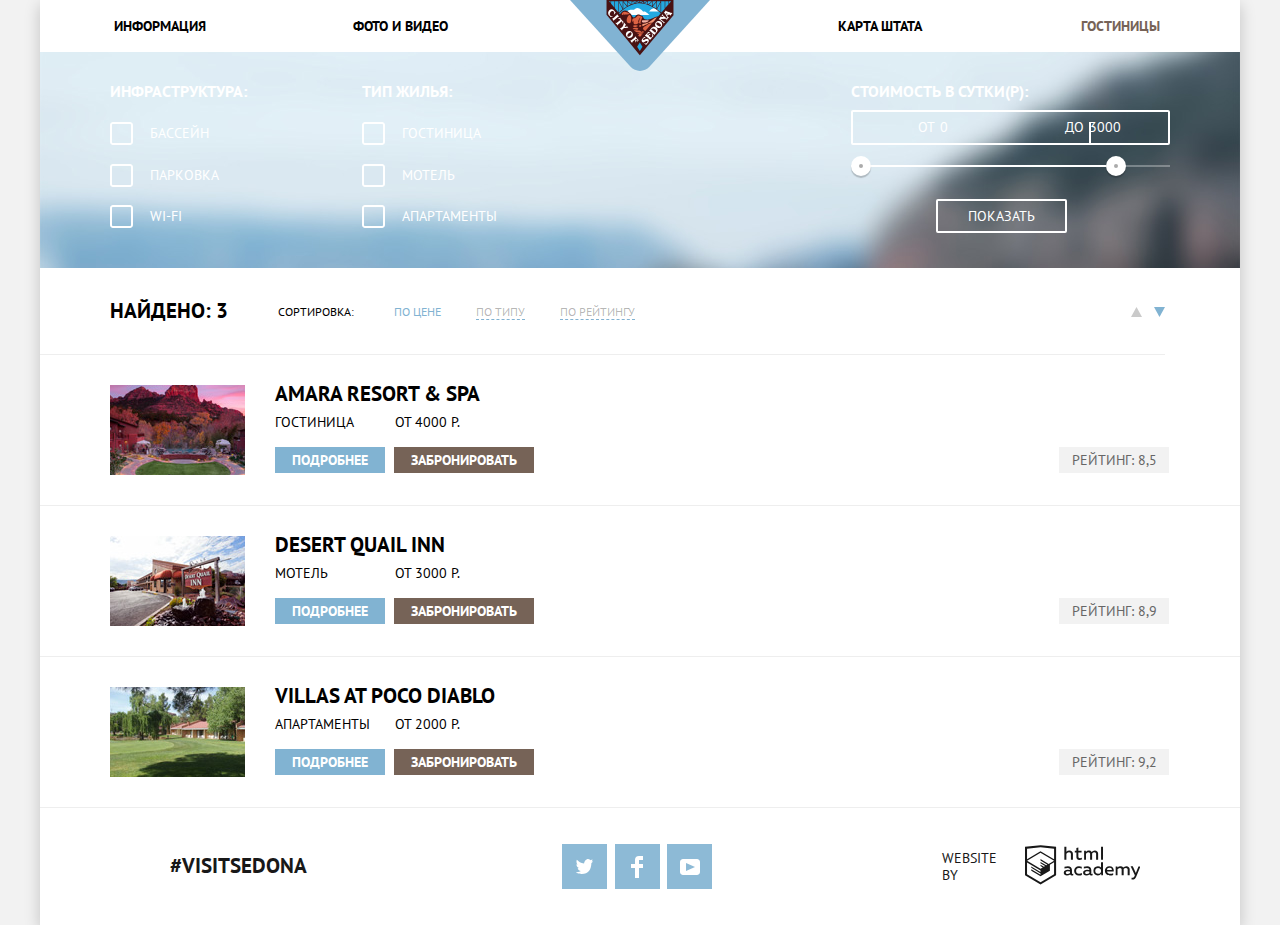
==== hotels.html @ 919f4292 "Изменения перед защитой" ====
<!DOCTYPE html>
<html lang="ru">
  <head>
    <meta charset="utf-8">
    <title>HTML Academy: Седона</title>
    <link rel="stylesheet" href="css/normalize.css">
    <link rel="stylesheet" href="css/style.css">
  </head>
  <body>
<div class="main-content-hotels">

    <header class="main-header">
      <nav class="main-navigation">
  <a href="index.html" class="main-header-logo"><img src="img/logo.svg" alt="Логотип"></a>
        <ul class="site-navigation">
              <li><a href="#">Информация</a></li>
              <li><a href="#">Фото и видео</a></li>
              <li><a href="#">Карта штата</a></li>
              <li><a class="active" href="hotels.html">Гостиницы</a></li>
        </ul>
      </nav>
    </header>

<main>
	<h1 class="visually-hidden">Поиск отелей</h1>

<section class="filter">
  <h2 class="visually-hidden">Фильтр отелей</h2>
  <form class="information-of-hotel" action="https://echo.htmlacademy.ru" method="get">
    <div class="infrastructure-and-type">
    <fieldset class="infrastructure">
    <legend>Инфраструктура:</legend>
    <ul>
      <li><input class="visually-hidden filter-input-checkbox" id="pool" type="checkbox" name="pool"><label for="pool">Бассейн</label></li>
      <li><input class="visually-hidden filter-input-checkbox" id="parking" type="checkbox" name="parking"><label for="parking">Парковка</label></li>
      <li><input class="visually-hidden filter-input-checkbox" id="wi-fi" type="checkbox" name="wi-fi"><label for="wi-fi">Wi-Fi</label></li>
    </ul>
  </fieldset>
  <fieldset class="type-of-hotels">
    <legend>Тип жилья:</legend>
    <ul>
    <li><input class="visually-hidden filter-input-checkbox" id="hotel" type="checkbox" name="hotel"><label for="hotel">Гостиница</label></li>
      <li><input class="visually-hidden filter-input-checkbox" id="motel" type="checkbox" name="motel"><label for="motel">Мотель</label></li>
      <li><input class="visually-hidden filter-input-checkbox" id="apartments" type="checkbox" name="apartments"><label for="apartments">Апартаменты</label></li>
    </ul>
  </fieldset>
</div>
  <div class="value-and-button">
    <fieldset class="value-of-hotel">
    <legend>Стоимость в сутки(Р):</legend>
    <div class="price-controls">
    <label class="min-price">от <input type="text" name="min-value" placeholder="0"></label>
    <label class="max-price">до <input type="text" name="max-value" placeholder="3000"></label>
  </div>

  <div class="range-controls">
      <div class="scale">
        <div class="bar"></div>
      </div>
      <div class="range-toggle range-toggle-min"></div>
      <div class="range-toggle range-toggle-max"></div>
    </div>
  </fieldset>
  <button class="btn-transparent" type="submit">Показать</button>
</div>
</form>
</section>


<section class="hotels">
<h2 class="visually-hidden">Список отелей</h2>
<div class="hotels-found">
  <div class="information-of-sort">
<p class="found-number"><b>Найдено: 3</b></p>
<p class="sort">Сортировка:
<ul class="list-sort">
  <li><a href="#" class="active">по цене</a> </li>
  <li><a href="#">по типу</a> </li>
  <li><a href="#">по рейтингу</a></li>
</ul>
<p>
</div>
  <div class="sort-up-down">
    <a href="#">
      <svg height="10" viewBox="0 0 11 10" width="11" xmlns="http://www.w3.org/2000/svg"><path d="m5.5 0-5.5 10h11z" fill="#231f20"/></svg>
   </a>
   <a href="#" class="active">
    <svg xmlns="http://www.w3.org/2000/svg" width="11" height="10" viewBox="0 0 11 10">
        <path fill="#231F20" d="M5.5 10L0 0h11"/>
    </svg>
  </a>
  </div>
</div>

<ul class="list-hotels">
  <li><img src="img/hotel-picture1.jpg" alt="Фото гостиницы Amara Resort & Spa">

  <div class="some-information-hotel">
     <a href="#"><h3>Amara Resort & Spa</h3></a>
    <div class="type-and-price">
      <span class="type">Гостиница</span>
      <span class="price">От 4000 Р.</span>
    </div>
  <div class="buttons-for-hotel">
    <div> <a href="#" class="button more-information">подробнее</a>
    <a href="#" class="button booking">забронировать</a>
  </div>
      <div>
        <span class="img-rating"></span>
      <span class="rating">рейтинг: 8,5</span>
      </div>
    </div>
  </div>

</li>

  <li>
    <img src="img/hotel-picture2.jpg" alt="Фото мотеля Desert Quail Inn">

  <div class="some-information-hotel">
    <a href="#"><h3>Desert Quail Inn</h3></a>
    <div class="type-and-price">
      <span class="type">Мотель</span>
      <span class="price">От 3000 Р.</span>
    </div>
  <div class="buttons-for-hotel">
    <div> <a href="#" class="button more-information">подробнее</a>
    <a href="#" class="button booking">забронировать</a>
  </div>
      <div>
        <span class="img-rating"></span>
      <span class="rating">рейтинг: 8,9</span>
      </div>
    </div>
  </div>

</li>

  <li>
    <img src="img/hotel-picture3.jpg" alt="Фото апартаментов Villas at Poco Diablo">
    <div class="some-information-hotel">
      <a href="#"><h3>Villas at Poco Diablo</h3></a>
      <div class="type-and-price">
        <span class="type">Апартаменты</span>
        <span class="price">От 2000 Р.</span>
      </div>
    <div class="buttons-for-hotel">
      <div> <a href="#" class="button more-information">подробнее</a>
      <a href="#" class="button booking">забронировать</a>
    </div>
        <div>
          <span class="img-rating"></span>
        <span class="rating">рейтинг: 9,2</span>
        </div>
      </div>
    </div>
  </li>

</ul>
</section>

</main>

<footer class="main-footer">
  <p class="visit-sedona"><b>#VISITSEDONA</b></p>
  <div class="social-networks">
  <ul class="list-social-networks">
    <li>
      <a href=""><svg xmlns="http://www.w3.org/2000/svg" xmlns:xlink="http://www.w3.org/1999/xlink" width="17" height="15" viewBox="0 0 17 15">
        <path fill="#FFF" d="M10.95.144c1.685-.496 2.984.27 3.577 1.179.673-.231 1.331-.481 2.011-.708a2.345 2.345 0 0 1-.857 1.768c.685.17 1.304-.491 1.304-.491-.169 1-1.006 1.788-1.563 2.024-.231 6.75-3.175 11.217-10.077 11.082h-.446c-.41 0-4.164-.46-4.898-1.887 2.271.196 3.893-.422 4.693-1.177-.96-.3-2.679-.477-2.979-2.95.349.106.564.228 1.19.119C1.705 8.247.374 7.53.448 5.33c.285.328 1.067.536 1.34.472C1.085 5.561-.182 2.442.894.85c1.818 1.854 3.735 3.606 7.152 3.773C8.254 2.33 9.183.793 10.95.144z"/>
    </svg>
  </a>
  </li>
  <li>
    <a href="">
    <svg xmlns="http://www.w3.org/2000/svg" width="12" height="22" viewBox="0 0 12 22">
        <path fill="#FFF" d="M12 4V0H8a4 4 0 0 0-4 4v4H0v4h4v10h4V12h4V8H8V4h4z"/>
    </svg>
    </a>
  </li>
  <li>
    <a href="">
    <svg xmlns="http://www.w3.org/2000/svg" xmlns:xlink="http://www.w3.org/1999/xlink" width="20" height="16" viewBox="0 0 20 16">
        <path fill="#FFF" d="M17 0H3C1.35 0 0 1.35 0 3v10c0 1.65 1.35 3 3 3h14c1.65 0 3-1.35 3-3V3c0-1.65-1.35-3-3-3zM6.027 11.998V4.002L15.014 8l-8.987 3.998z"/>
    </svg>
    </a>
  </li>
</ul>
</div>
  <div class="html-academy">
    <p>website by</p>
    <a href="">
      <svg xmlns="http://www.w3.org/2000/svg"  width="115px" height="40" data-name="Layer 1" viewBox="0 0 113 39">
          <path fill="#000" d="M46.84 28.22a2.07 2.07 0 0 0 .58-.11v1.4a3.41 3.41 0 0 1-1.24.22 1.75 1.75 0 0 1-1.75-1 5.08 5.08 0 0 1-3.3 1.13c-1.59 0-3.06-.87-3.06-2.68 0-2.24 2.08-2.93 3.9-2.93a11.63 11.63 0 0 1 2.28.26v-.31c0-1.09-.8-1.86-2.3-1.86a7.79 7.79 0 0 0-3.15.67v-1.79a10.72 10.72 0 0 1 3.35-.58c2.48 0 4 1.18 4 3.83v3.14a.57.57 0 0 0 .69.61zm-6.76-1.19a1.42 1.42 0 0 0 1.64 1.29 3.56 3.56 0 0 0 2.53-1v-1.51a10.21 10.21 0 0 0-1.9-.22c-1.1.01-2.27.35-2.27 1.45zM53.06 20.62a5.29 5.29 0 0 1 2.7.67v1.79a4.28 4.28 0 0 0-2.42-.73 2.89 2.89 0 1 0 0 5.76 5.26 5.26 0 0 0 2.55-.67v1.8a6.58 6.58 0 0 1-2.9.6 4.42 4.42 0 0 1-4.72-4.54 4.54 4.54 0 0 1 4.79-4.68zM65.84 28.22a2.07 2.07 0 0 0 .58-.11v1.4a3.41 3.41 0 0 1-1.24.22 1.75 1.75 0 0 1-1.75-1 5.08 5.08 0 0 1-3.3 1.13c-1.59 0-3.06-.87-3.06-2.68 0-2.24 2.08-2.93 3.9-2.93a11.63 11.63 0 0 1 2.28.26v-.31c0-1.09-.8-1.86-2.3-1.86a7.79 7.79 0 0 0-3.15.67v-1.79a10.72 10.72 0 0 1 3.35-.58c2.48 0 4 1.18 4 3.83v3.14a.57.57 0 0 0 .69.61zm-6.76-1.19a1.42 1.42 0 0 0 1.64 1.29 3.56 3.56 0 0 0 2.53-1v-1.51a10.21 10.21 0 0 0-1.9-.22c-1.11.01-2.27.35-2.27 1.45zM76.67 16.85v12.76h-1.76v-1.39a4.07 4.07 0 0 1-3.35 1.62 4.62 4.62 0 0 1 0-9.22 4 4 0 0 1 3.15 1.37v-5.14h2zm-4.76 5.48a2.9 2.9 0 0 0 0 5.8 3 3 0 0 0 2.79-1.84v-2.13a3.06 3.06 0 0 0-2.79-1.83zM82.99 20.62c3.48 0 4.68 2.81 4.12 5.34h-6.58c.22 1.57 1.75 2.22 3.35 2.22a6.41 6.41 0 0 0 2.77-.62v1.68a7.5 7.5 0 0 1-3.14.6c-2.68 0-5-1.53-5-4.61a4.39 4.39 0 0 1 4.48-4.61zm.09 1.62a2.39 2.39 0 0 0-2.57 2.26h4.85a2.06 2.06 0 0 0-2.28-2.26zM89.1 29.61v-8.75h1.73v1.09a4 4 0 0 1 2.92-1.33 3 3 0 0 1 2.73 1.4 4.33 4.33 0 0 1 3.06-1.4 3.21 3.21 0 0 1 3.32 3.52v5.47h-2V24.2a1.67 1.67 0 0 0-1.73-1.84 2.94 2.94 0 0 0-2.17 1.18V29.61h-2V24.2a1.67 1.67 0 0 0-1.73-1.84 3.11 3.11 0 0 0-2.32 1.35v5.91h-2zM111.47 20.86h2l-4.1 9.93c-.95 2.28-2.19 3-3.52 3a5 5 0 0 1-1.15-.15v-1.66a3 3 0 0 0 .89.13c.95 0 1.66-.67 2.17-2l.18-.44-4.16-8.82h2.13l3 6.6zM40.66 1.53v5a4 4 0 0 1 2.83-1.2A3.41 3.41 0 0 1 47.1 8.9v5.41h-2V9.15a1.9 1.9 0 0 0-2-2.1 3.08 3.08 0 0 0-2.44 1.46v5.8h-2V1.53h2zM52.43 2.42v3.12h3.17v1.71h-3.17v4c0 1.15.53 1.53 1.66 1.53a4.71 4.71 0 0 0 1.77-.35v1.68a7.14 7.14 0 0 1-2.35.38 2.68 2.68 0 0 1-3-2.88V7.23h-1.6V5.52h1.57V2.88zM58.1 14.29V5.54h1.73v1.09a4 4 0 0 1 2.92-1.33 3 3 0 0 1 2.73 1.4 4.33 4.33 0 0 1 3.06-1.4 3.21 3.21 0 0 1 3.32 3.52v5.47h-2V8.88a1.67 1.67 0 0 0-1.73-1.84 2.94 2.94 0 0 0-2.17 1.18V14.29h-2V8.88a1.67 1.67 0 0 0-1.73-1.84 3.11 3.11 0 0 0-2.32 1.35v5.91h-2zM74.72 1.52h1.95v12.76h-1.95zM15.44.02h-.16L0 1.62v28l15.28 9.09 15.28-9.09v-28zm13.12 28.45l-13.28 7.9L2 28.47V16.99l13.22 7.87v1.43l-9.07-5.4v1.38l9.11 5.47v1.46l-9.1-5.42v1.38l9.11 5.47 9.19-5.5V19.22l4.1-2.45v11.67zm0-13.16l-3.65 2.14-1.68 1-8-4.76v1.38l6.84 4.07h-.06l-.15.09-1 .57-5.64-3.36v1.38l4.45 2.65-1.05.7-3.36-2v1.38l2.21 1.3-2.25 1.35-13.16-7.82 13.17-7.92zm0-1.39L15.21 6.05l-13.2 7.86V3.41l13.28-1.39 13.28 1.39v10.51z"/>
      </svg></a></div>
</footer>

</div>
  </body>
  </html>
---- css/style.css ----
@import url('https://fonts.googleapis.com/css?family=PT+Sans:400,700&display=swap&subset=cyrillic');

body{
 margin: 0;
 padding: 0;

 font-family: "PT Sans", Arial, sans-serif;
 font-size: 14px;
 font-weight: 400;
 color: #000000;
 text-transform: uppercase;

 text-align: center;

 background-color: #f2f2f2;

 width: 1200px;
 margin: auto;
}

.main-content{
  color: #000000;

  background-color: #ffffff;
  background-image: url("../img/background-photo.jpg");
  background-position: top center;
  background-repeat: no-repeat;

  box-shadow: 0 5px 15px 0 rgba( 0, 1, 1, 0.2);
}

.main-content-hotels{
  color: #000000;
    text-align: left;

  background-color: #ffffff;
  background-image: url("../img/filter-background.jpg");
  background-position: top center;
  background-repeat: no-repeat;
  background-size: 1200px, 560px, cover;
  object-fit: contain;

  box-shadow: 0 5px 15px 0 rgba( 0, 1, 1, 0.2);
}

a{
  text-decoration: none;
}

.visually-hidden{
 position: absolute;
  clip: rect(0 0 0 0);
  width: 1px;
  height: 1px;
  margin: -1px;
}


.main-header-logo{
  width: 140px;
  height: 70px;
  position: absolute;
}

.main-navigation{
  display: flex;
  flex-direction: column;
  align-items: center;

  color: #000000;

  background: #ffffff;
}

.site-navigation{
  flex-wrap: wrap;
  display: flex;

  margin: 0;
  padding: 0;

  width: 100%;
  text-align: center;
}


.site-navigation li:nth-child(3){
  margin-left: 240px;
}

.site-navigation li{
  display: block;
  width: 240px;
  padding-top: 18px;
  padding-bottom: 18px;
}

.site-navigation .active{
  color: #766357;
}

.site-navigation a{
color: #000000;
padding: 0;
font-weight: bold;
}

.site-navigation a:hover,
.site-navigation a:focus{
 color: #81b3d2;
}

.site-navigation a:active{
 color: rgba(0, 0, 0, 0.3);
}

.button{
  display: inline-block;
  font: inherit;
  text-align: center;
  color: #000000;
  text-transform: uppercase;
}

.main-navigation ul {
  list-style: none;
  margin: 0;
  padding: 0;
}

.welcoming-images{
  min-height: 510px;
}

.sedona{
  padding-top: 430px;
  background-image: url("../img/welcome.svg");
  background-size: 460px 355px;
  background-position: bottom center;
  background-repeat: no-repeat;
}

.polygon{
  padding-top: 80px;
  background-image: url("../img/polygon.svg");
  background-position: bottom center;
  background-repeat: no-repeat;
}

.welcome{
  width: 100%;

  background-color: #ffffff;

  color: #000000;
  line-height: 26px;

  margin: 0;
  padding-top: 60px;
  padding-bottom: 50px;
}

.welcome span{
  width: 440px;

  font-size: 21px;

  display: block;

  margin: auto;
  margin-bottom: 28px;
}

.welcome p{
  margin: 0;
  color: #333333;
}


.list-of-causes{
  display: flex;
  flex-direction: column;
  padding: 0;
  margin: 0;
  list-style: none;
}

.list-of-causes h3{
  font-size: 21px;
  margin: 0;
  line-height: 1;
  margin-bottom: 25px;
}

.list-of-causes p{
  margin-top: 22px;
}

.list-of-causes ul{
  list-style: none;
}

.item-first-cause,
.item-second-cause{
  display: flex;
  background-color: #81b3d2;
  color: #ffffff;
}

.item-first-cause{
  order: 0;
}

.item-accommodation-food-souvenirs{
  order: 1;
}

.item-second-cause,
.item-another-causes{
  order: 3;
}

.first-cause{
  display: block;

  margin: 0 auto;
  margin-top: 45px;
  width: 280px;
}

.list-accommodation-food-souvenirs{
  display: flex;
  justify-content: space-between;

  padding: 0;
  margin: 0;
  color: #333333;
  padding-bottom: 65px;
}

.list-accommodation-food-souvenirs h3{
  margin-top: 30px;
  color: #000000;
}

.item-accommodation{
   display: block;

   width: 255px;

   padding-left: 75px;
   padding-top: 60px;
 }

 .image-accommodation{
   display: block;
   background-image: url("../img/icon-1.svg");
   width: 75px;
   height: 72px;
   margin: auto;
 }

 .item-food {
   display: block;

   width: 285px;
   padding-top: 62px;
   padding-left: 5px;
 }

 .image-food{
   display: block;
   background-image: url("../img/icon-3.svg");
   width: 74px;
   height: 70px;
   margin: auto;
 }

 .item-souvenirs{
   display: block;

   width: 275px;

   padding-right: 65px;
   padding-top: 56px;
 }

 .image-souvenirs{
   background-image: url("../img/icon-2.svg");
   display: block;
   width: 64px;
   height: 76px;
   margin: auto;
   }

.second-cause{
  display: block;

  margin: auto;

  width: 300px;
}

.list-another-causes {
  display: flex;
  justify-content: space-between;
  flex-wrap: wrap;

  color: #000000;

  background-color: #eeeeee;
  padding: 0;
  margin: 0;

  padding-top: 50px;
  padding-bottom: 60px;
}

.list-another-causes h3{
  font-size: 21px;
  margin-top: 0;
}

.list-another-causes p{
  margin-bottom: 0;
}

.item-third-cause{
  display: block;

  width: 210px;
  padding-left: 95px;
}

.item-fourth-cause{
  display: block;
  margin-left: 20px;
  width: 265px;
}

.item-fifth-cause{
  display: block;

  width: 250px;
  padding-right: 75px;
}

.searching div{
  width: 435px;

  margin: auto;
  padding-top: 55px;
}

.searching  b{
  font-size: 30px;
  line-height: 36px;
}

.searching p{
  font-size: 14px;
  line-height: 24px;

  color: #333333;

  margin-top: 20px;
  margin-bottom: 50px;
}

@keyframes bounce {
  0% {
    transform: translateY(-86px);
  }

  100% {
    transform: translateY(0);
  }
}


.searching-modal{
  z-index: 0;

  animation: bounce 0.6s;

  position: absolute;

  background-color: #ffffff;
  width: 570px;

  left:50%;
  margin-left: -285px;
  display: block;

  box-shadow: 0px 7px 15px 0 rgba(0, 1, 1, 0.15);
}

.searchingButton b{
  font-size: 21px;
}

.searchingButton{
  position: relative;
  z-index: 1;

  font-size: 21px;
  line-height: 26px;
  color: #ffffff;

  padding-top: 25px;
  padding-bottom: 25px;

  background-color: #766357;

  width: 570px;
}

.searchingButton:hover{
  background-color: #604e43;
}

.searchingButton:active{
  background-color: #503e33;
  color: rgba(255, 255, 255, 0.3);
}

.hidden{
  display: none;
}

.data-of-hotel {
  width: 460px;
  margin: auto;
  margin-top: 55px;
  line-height: 26px;
  font-weight: bold;
}

.data-of-hotel input{
  border-width: 0px;
  background-color: #f2f2f2;
  font: inherit;
}

.data-of-hotel input:hover + .calendar-button{
   background-color: #ebebeb;
}

.data-of-hotel input:focus + .calendar-button{
   background-color: #ffffff;
}

.data-of-hotel input[type="text"]::placeholder{
  color: #000000;
}

.searching-modal p{
  text-align: left;

  display: flex;
  align-items: center;
  justify-content: space-between;
  margin: 0;
  padding: 0;

  margin-top: 30px;
}

.adults {
  display: flex;
  align-items: center;
  justify-content: space-between;
  width: 223px;
}

.children{
  display: flex;
  align-items: center;
  justify-content: space-between;

  width: 180px;
}

.dates {
  width: 335px;
  height: 38px;
  margin: 0;
  padding: 0;
 text-transform: inherit;
   padding-left: 13px;
}

.dates:hover{
  background-color: #ebebeb;
}

.dates:focus{
  background-color: #ffffff;
}

.count-of-people {
  width: 37px;
  height: 37px;
  margin: 0;
  padding: 0;
}

.calendar {
  left: 485px;
  height: 20px;
  width: 20px;

  margin: 0;
  padding: 0;
  border-width: 0px;
}

.calendar-button{
  position: absolute;
  background-color: #f2f2f2;
}

.calendar-button::before{
  content: "";
  position: absolute;
  background-image: url("../img/calendar.svg");
  bottom: 0px;
  left: 0px;
  height: 22px;
  width: 21px;
  opacity: 0.3;
}

.calendar-button:hover::before{
  content: "";
  position: absolute;
  background-image: url("../img/calendar.svg");
  height: 22px;
  width: 21px;
  opacity: 1;
}

.calendar-button:active::before{
  content: "";
  position: absolute;
  background-image: url("../img/calendar-active.svg");
  height: 22px;
  width: 21px;
  opacity: 1;
}

.buttons-less-more button{
  margin: 0;
  padding: 0;
  border-width: 0px;
  background-color: #f2f2f2;
}

.buttons-less-more input{
  margin: 0;
  padding: 0;
  text-align: center;
}

.buttons-less-more {
  display: flex;
}

.less,
.more{
  width: 37px;
  height: 37px;
  margin: 0;
  padding: 0;
}

.less::before,
.more::before,
.more::after{
  content: "";

  position: absolute;
  width: 12px;
 height: 3px;
 margin-left: -6px;
 background-color: #a9a9a9;
}

.more::after{
  transform: rotate(90deg);
}

.less:hover::before,
.more:hover::before,
.more:hover::after{
  background-color: #000000;
}

.less:active::before,
.more:active::before,
.more:active::after{
  background-color: #81b3d2;
}


.button-search{
  width: 460px;
  height: 60px;

  color: #ffffff;

  background-color: #81b3d2;
  margin-top: 55px;
  margin-bottom: 55px;

  font-size: 21px;
  padding: 0;
}

.button-search:hover{
  background-color: #669ec0;
}

.button-search:active{
  background-color: #5496bd;
  color: rgba(255, 255, 255, 0.3);
}

.map{
  background-image: url("../img/map.jpg");
  padding-top: 475px;
}

.information-of-hotel {
  display: flex;
  margin-top: 30px;
  margin-bottom: 35px;

  color: #ffffff;

  justify-content: space-between;
}

.information-of-hotel legend{
  font-size: 16px;
}

.infrastructure-and-type{
  display: flex;
}

.filter fieldset{
  border-width: 0px;

  padding: 0;
  margin: 0;
}

.filter legend{
  font-weight: bold;
}

.filter ul{
  list-style: none;
  margin: 0;
  padding: 0;
}

.filter li{
  margin-top: 25px;
}

.filter label{
  padding-left: 40px;
  position: relative;
 display: block;
}

.infrastructure label::before,
.type-of-hotels label::before {
   content: "";
   position: absolute;
  width: 23px;
  height: 23px;
  left: 0;
  top: -3px;
   background-image: url("../img/checkbox-off.svg");
}

.infrastructure input[type="checkbox"]:disabled + label::before,
.type-of-hotels input[type="checkbox"]:disabled + label::before{
   content: "";
   position: absolute;
  width: 23px;
  height: 23px;
  left: 0;
  top: -3px;
   background-image: url("../img/checkbox-off-disabled.svg");
   fill: #000000;
}

.filter-input-checkbox:checked + label::after{
  content: "";
  position: absolute;
 width: 27px;
 height: 23px;
 left: 0;
 top: -3px;
  background-image: url("../img/checkbox-on.svg");
  fill: #fff;
}

.filter .infrastructure{
  margin-left: 70px;
}

.filter .type-of-hotels{
  margin-left: 115px;
}

.filter .value-and-button{
  margin-right: 70px;
}

.price-controls{
  width: 315px;

  border: 2px solid #ffffff;
  border-radius: 2px;
  display: flex;

  margin-top: 10px;

  font-size: 14px;
  line-height: 38px;
  vertical-align: top;
}

.price-controls label{
  padding-left: 65px;
  display: flex;
  align-items: center;
 line-height: 21px;
  padding-top: 5px;
  padding-bottom: 5px;
}

.price-controls input {
  width: 58px;
  height: 10px;
  margin: 0;

  font: inherit;

  background: none;
  border: none;
  margin-left: 3px;

  color: #ffffff;
}

.price-controls input[type="text"]::placeholder {
  color: #ffffff;
}

.price-controls::after {
  content: "";
  position: absolute;
  top: 133px;
  left: 1090px;

  width: 2px;
  height: 22px;

  background: #ffffff;
  transform: translate(-50%, -50%);
}

.range-controls .scale {
  margin-top: 20px;
  height: 2px;

  background: rgba(255, 255, 255, 0.3);
}

.range-controls .bar {
  width: 80%;
  height: 2px;

  background: #ffffff;
}

.range-controls {
  position: relative;

  margin-bottom: 32px;
}

.range-controls .scale {
  height: 2px;

  background: rgba(255, 255, 255, 0.3);
}

.range-controls .bar {
  width: 80%;
  height: 2px;

  background: #ffffff;
}

.range-toggle {
  position: absolute;
  top: -9px;

  width: 4px;
  height: 4px;

  background: #ababab;
  border: 8px solid #ffffff;
  border-radius: 50%;
  box-shadow: 0 2px 1px 0 rgba(0, 1, 1, 0.2);
  cursor: pointer;
}

.range-toggle:hover {
  background: #1c4f80;
}

.range-toggle-min {
  left: 0;
}

.range-toggle-max {
  left: 80%;
}

.btn-transparent {
  display: block;
  margin-left: 85px;

  padding-left: 30px;
  padding-right: 30px;
  padding: 5px 30px;

  font-size: 14px;
  line-height: 20px;
  color: #ffffff;
  text-transform: uppercase;

  background: transparent;
  border: 2px solid #ffffff;
  border-radius: 2px;
  cursor: pointer;
}

.btn-transparent:hover {
  color: #000000;

  background: #ffffff;
}

.hotels{
  background-color: #ffffff;
  color: #000000;

  margin-top: 35px;
}

.hotels-found{
  display: flex;
  padding-left: 70px;
  padding-top: 30px;
  padding-bottom: 30px;

  border-bottom: 1px solid #eee;

  font-size: 12px;
   line-height: 18px;

   width: 1055px;
   justify-content: space-between;
}

.hotels-found p{
  margin-top: 0;
  margin-bottom: 0;
}

.hotels-found ul{
  margin-top: 0;
  margin-bottom: 0;
}

.hotels-found b{
  font-size: 21px;
   line-height: 26px;
}

.sort {
  padding-top: 5px;
  margin-left: 50px;
}

.list-sort{
  list-style: none;
  display: flex;

  padding-top: 5px;
  padding-left: 0;
  margin-left: 5px;
}

.list-sort li{
   margin-left: 35px;
}

.list-sort a{
   color: rgba(0, 0, 0, 0.3);
   border-bottom: 1px dashed #81b3d2;;
}

.list-sort a:hover{
   color: #81b3d2;
   border-bottom: 1px dashed #81b3d2;;
}

.list-sort a:active{
  color: #000000;
  opacity: 1;
  border-bottom: 1px dashed #81b3d2;;
}

.list-sort .active{
  color: #81b3d2;
  border-bottom: none;
}

.information-of-sort{
  display: flex;
}

.sort-up-down{
  display: flex;
  margin-top: 6px;
  width: 34px;
  justify-content: space-between;
}

.sort-up-down .active path{
  fill: #81b3d2;
}

.sort-up-down path{
  fill: #cacaca;
}

.sort-up-down a:hover path{
  fill: #000000;
}

.sort-up-down a:active path{
  fill: #81b3d2;
}

.list-hotels{
  display: flex;
  flex-direction: column;
  margin: 0;
  padding: 0;
}

.list-hotels li{
  display: flex;
  padding-top: 30px;
  padding-bottom: 30px;
  border-bottom: 1px solid #eee;
}

.list-hotels img{
  height: 90px;
  width: 135px;
  margin-left: 70px;
}

.list-hotels p{
  padding: 0;
  margin: 0;
}

.type-and-price{
  display: flex;
  width: 185px;
  justify-content: space-between;
}


.some-information-hotel{
  margin-left: 30px;
  display: flex;
  flex-direction: column;
}

.some-information-hotel h3{
  padding: 0;
  margin: 0;
  font-size: 21px;
  margin-bottom: 10px;
  line-height: 0.9;
  color: #000000;
}

.some-information-hotel h3:hover{
  color: #81b3d2;
}

.some-information-hotel h3:active{
  color: rgba(0, 0, 0, 0.3);
}

.buttons-for-hotel{
  margin-top: 17px;
  display: flex;
  width: 894px;
  justify-content: space-between;
    align-items: bottom;
}

.more-information{
  display: inline-block;
  width: 110px;
  background-color: #81b3d2;
  padding-top: 6px;
  padding-bottom: 6px;
  line-height: 1;
  font-weight: bold;
  color: #ffffff;
  margin-right: 5px;
}

.more-information:hover{
  background-color: #669ec0;
}

.more-information:active{
  background-color: #5496bd;
  color: rgba(255, 255, 255, 0.3);
}

.booking{
  display: inline-block;
  width: 140px;
  background-color: #766357;
  padding-top: 6px;
  padding-bottom: 6px;
  line-height: 1;
  font-weight: bold;
  color: #ffffff;
}

.booking:hover{
  background-color: #604e43;
}

.booking:active{
  background-color: #503e33;
  color: rgba(255, 255, 255, 0.3);
}

.rating{
  display: inline-block;
  width: 110px;
  background-color: #f2f2f2;
  padding-top: 6px;
  padding-bottom: 6px;
  align-items: bottom;
  line-height: 1;
  text-align: center;
  color: #666666;
}

.main-footer{
  display: flex;
  color: #000000;

  background-color: #ffffff;
  opacity: 0.9;

  padding-top: 25px;
  padding-bottom: 25px;

}

.visit-sedona{
  margin-left: 130px;
  font-size: 21px;
}

.social-networks{
  margin-left: 255px;
  display: flex;
  align-items: center;
}

.list-social-networks{
  display: flex;
  list-style: none;
  padding: 0;
  margin: 0;
  width: 150px;
  justify-content: space-between;
}

.list-social-networks a:hover{
  background-color: #669ec0;
}

.list-social-networks a:active{
  background-color: #669ec0;
}

.list-social-networks a:active path{
  opacity: 0.3;
}

.social-networks a{
  display: flex;
  align-items: center;
  justify-content: center;
  width: 45px;
  height: 45px;
  background-color: #81b3d2;
}

.html-academy p{
  margin: 0;
  padding-right: 10px;
}

.html-academy a:hover path{
  fill: #81b3d2;
}

.html-academy a:active path{
  fill: #bdbbbc;
}

.main-footer .html-academy{
  display: flex;
  margin-left: 230px;
  margin-right: 100px;
  align-items: center;
}
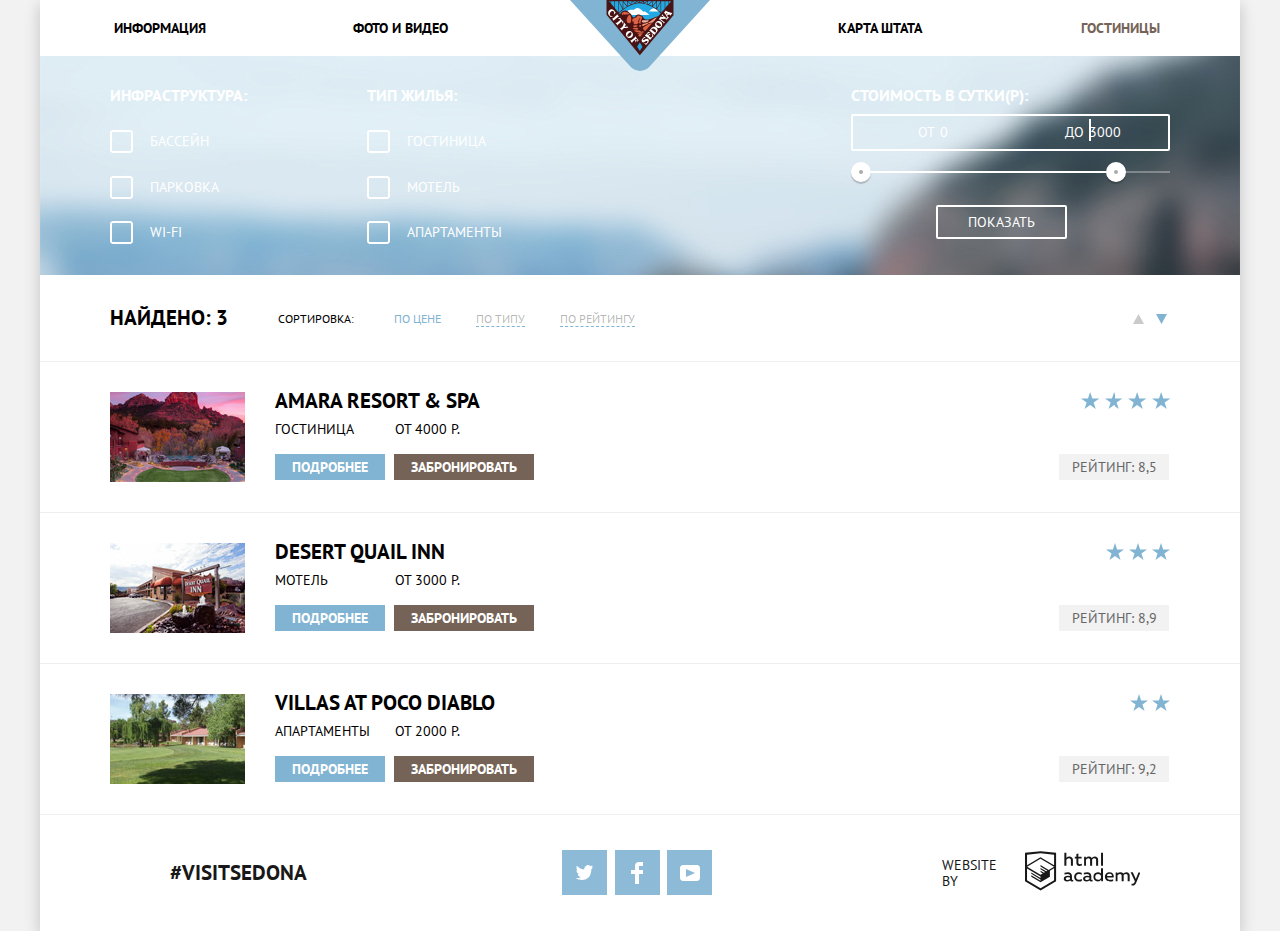
==== commit 330515f1: "Изменения различных отступов, добавление звезд рейтинга" ====
--- a/hotels.html
+++ b/hotels.html
@@ -1,200 +1,206 @@
 <!DOCTYPE html>
 <html lang="ru">
-  <head>
-    <meta charset="utf-8">
-    <title>HTML Academy: Седона</title>
-    <link rel="stylesheet" href="css/normalize.css">
-    <link rel="stylesheet" href="css/style.css">
-  </head>
-  <body>
-<div class="main-content-hotels">
+<head>
+  <meta charset="utf-8">
+  <title>HTML Academy: Седона</title>
+  <link rel="stylesheet" href="css/normalize.css">
+  <link rel="stylesheet" href="css/style.css">
+</head>
+<body>
+  <div class="main-content-hotels">
 
     <header class="main-header">
       <nav class="main-navigation">
-  <a href="index.html" class="main-header-logo"><img src="img/logo.svg" alt="Логотип"></a>
+        <a href="index.html" class="main-header-logo"><img src="img/logo.svg" alt="Логотип"></a>
         <ul class="site-navigation">
-              <li><a href="#">Информация</a></li>
-              <li><a href="#">Фото и видео</a></li>
-              <li><a href="#">Карта штата</a></li>
-              <li><a class="active" href="hotels.html">Гостиницы</a></li>
+          <li><a href="#">Информация</a></li>
+          <li><a href="#">Фото и видео</a></li>
+          <li><a href="#">Карта штата</a></li>
+          <li><a class="active" href="hotels.html">Гостиницы</a></li>
         </ul>
       </nav>
     </header>
 
-<main>
-	<h1 class="visually-hidden">Поиск отелей</h1>
-
-<section class="filter">
-  <h2 class="visually-hidden">Фильтр отелей</h2>
-  <form class="information-of-hotel" action="https://echo.htmlacademy.ru" method="get">
-    <div class="infrastructure-and-type">
-    <fieldset class="infrastructure">
-    <legend>Инфраструктура:</legend>
-    <ul>
-      <li><input class="visually-hidden filter-input-checkbox" id="pool" type="checkbox" name="pool"><label for="pool">Бассейн</label></li>
-      <li><input class="visually-hidden filter-input-checkbox" id="parking" type="checkbox" name="parking"><label for="parking">Парковка</label></li>
-      <li><input class="visually-hidden filter-input-checkbox" id="wi-fi" type="checkbox" name="wi-fi"><label for="wi-fi">Wi-Fi</label></li>
-    </ul>
-  </fieldset>
-  <fieldset class="type-of-hotels">
-    <legend>Тип жилья:</legend>
-    <ul>
-    <li><input class="visually-hidden filter-input-checkbox" id="hotel" type="checkbox" name="hotel"><label for="hotel">Гостиница</label></li>
-      <li><input class="visually-hidden filter-input-checkbox" id="motel" type="checkbox" name="motel"><label for="motel">Мотель</label></li>
-      <li><input class="visually-hidden filter-input-checkbox" id="apartments" type="checkbox" name="apartments"><label for="apartments">Апартаменты</label></li>
-    </ul>
-  </fieldset>
-</div>
-  <div class="value-and-button">
-    <fieldset class="value-of-hotel">
-    <legend>Стоимость в сутки(Р):</legend>
-    <div class="price-controls">
-    <label class="min-price">от <input type="text" name="min-value" placeholder="0"></label>
-    <label class="max-price">до <input type="text" name="max-value" placeholder="3000"></label>
-  </div>
-
-  <div class="range-controls">
-      <div class="scale">
-        <div class="bar"></div>
-      </div>
-      <div class="range-toggle range-toggle-min"></div>
-      <div class="range-toggle range-toggle-max"></div>
-    </div>
-  </fieldset>
-  <button class="btn-transparent" type="submit">Показать</button>
-</div>
-</form>
-</section>
-
-
-<section class="hotels">
-<h2 class="visually-hidden">Список отелей</h2>
-<div class="hotels-found">
-  <div class="information-of-sort">
-<p class="found-number"><b>Найдено: 3</b></p>
-<p class="sort">Сортировка:
-<ul class="list-sort">
-  <li><a href="#" class="active">по цене</a> </li>
-  <li><a href="#">по типу</a> </li>
-  <li><a href="#">по рейтингу</a></li>
-</ul>
-<p>
-</div>
-  <div class="sort-up-down">
-    <a href="#">
-      <svg height="10" viewBox="0 0 11 10" width="11" xmlns="http://www.w3.org/2000/svg"><path d="m5.5 0-5.5 10h11z" fill="#231f20"/></svg>
-   </a>
-   <a href="#" class="active">
-    <svg xmlns="http://www.w3.org/2000/svg" width="11" height="10" viewBox="0 0 11 10">
-        <path fill="#231F20" d="M5.5 10L0 0h11"/>
-    </svg>
-  </a>
-  </div>
-</div>
-
-<ul class="list-hotels">
-  <li><img src="img/hotel-picture1.jpg" alt="Фото гостиницы Amara Resort & Spa">
-
-  <div class="some-information-hotel">
-     <a href="#"><h3>Amara Resort & Spa</h3></a>
-    <div class="type-and-price">
-      <span class="type">Гостиница</span>
-      <span class="price">От 4000 Р.</span>
-    </div>
-  <div class="buttons-for-hotel">
-    <div> <a href="#" class="button more-information">подробнее</a>
-    <a href="#" class="button booking">забронировать</a>
-  </div>
-      <div>
-        <span class="img-rating"></span>
-      <span class="rating">рейтинг: 8,5</span>
-      </div>
-    </div>
-  </div>
-
-</li>
-
-  <li>
-    <img src="img/hotel-picture2.jpg" alt="Фото мотеля Desert Quail Inn">
-
-  <div class="some-information-hotel">
-    <a href="#"><h3>Desert Quail Inn</h3></a>
-    <div class="type-and-price">
-      <span class="type">Мотель</span>
-      <span class="price">От 3000 Р.</span>
-    </div>
-  <div class="buttons-for-hotel">
-    <div> <a href="#" class="button more-information">подробнее</a>
-    <a href="#" class="button booking">забронировать</a>
-  </div>
-      <div>
-        <span class="img-rating"></span>
-      <span class="rating">рейтинг: 8,9</span>
-      </div>
-    </div>
-  </div>
-
-</li>
-
-  <li>
-    <img src="img/hotel-picture3.jpg" alt="Фото апартаментов Villas at Poco Diablo">
-    <div class="some-information-hotel">
-      <a href="#"><h3>Villas at Poco Diablo</h3></a>
-      <div class="type-and-price">
-        <span class="type">Апартаменты</span>
-        <span class="price">От 2000 Р.</span>
-      </div>
-    <div class="buttons-for-hotel">
-      <div> <a href="#" class="button more-information">подробнее</a>
-      <a href="#" class="button booking">забронировать</a>
-    </div>
-        <div>
-          <span class="img-rating"></span>
-        <span class="rating">рейтинг: 9,2</span>
+    <main>
+      <h1 class="visually-hidden">Поиск отелей</h1>
+
+      <section class="filter">
+        <h2 class="visually-hidden">Фильтр отелей</h2>
+        <form class="information-of-hotel" action="https://echo.htmlacademy.ru" method="get">
+          <div class="infrastructure-and-type">
+            <fieldset class="infrastructure">
+              <legend>Инфраструктура:</legend>
+              <ul>
+                <li><input class="visually-hidden filter-input-checkbox" id="pool" type="checkbox" name="pool"><label for="pool">Бассейн</label></li>
+                <li><input class="visually-hidden filter-input-checkbox" id="parking" type="checkbox" name="parking"><label for="parking">Парковка</label></li>
+                <li><input class="visually-hidden filter-input-checkbox" id="wi-fi" type="checkbox" name="wi-fi"><label for="wi-fi">Wi-Fi</label></li>
+              </ul>
+            </fieldset>
+            <fieldset class="type-of-hotels">
+              <legend>Тип жилья:</legend>
+              <ul>
+                <li><input class="visually-hidden filter-input-checkbox" id="hotel" type="checkbox" name="hotel"><label for="hotel">Гостиница</label></li>
+                <li><input class="visually-hidden filter-input-checkbox" id="motel" type="checkbox" name="motel"><label for="motel">Мотель</label></li>
+                <li><input class="visually-hidden filter-input-checkbox" id="apartments" type="checkbox" name="apartments"><label for="apartments">Апартаменты</label></li>
+              </ul>
+            </fieldset>
+          </div>
+          <div class="value-and-button">
+            <fieldset class="value-of-hotel">
+              <legend>Стоимость в сутки(Р):</legend>
+              <div class="price-controls">
+                <label class="min-price">от <input type="text" name="min-value" placeholder="0"></label>
+                <label class="max-price">до <input type="text" name="max-value" placeholder="3000"></label>
+              </div>
+
+              <div class="range-controls">
+                <div class="scale">
+                  <div class="bar"></div>
+                </div>
+                <div class="range-toggle range-toggle-min"></div>
+                <div class="range-toggle range-toggle-max"></div>
+              </div>
+            </fieldset>
+            <button class="btn-transparent" type="submit">Показать</button>
+          </div>
+        </form>
+      </section>
+
+
+      <section class="hotels">
+        <h2 class="visually-hidden">Список отелей</h2>
+        <div class="hotels-found">
+          <div class="information-of-sort">
+            <p class="found-number"><b>Найдено: 3</b></p>
+            <p class="sort">Сортировка:
+              <ul class="list-sort">
+                <li><a href="#" class="active">по цене</a> </li>
+                <li><a href="#">по типу</a> </li>
+                <li><a href="#">по рейтингу</a></li>
+              </ul>
+              <p>
+              </div>
+              <div class="sort-up-down">
+                <a href="#">
+                  <svg height="10" viewBox="0 0 11 10" width="11" xmlns="http://www.w3.org/2000/svg"><path d="m5.5 0-5.5 10h11z" fill="#231f20"/></svg>
+                </a>
+                <a href="#" class="active">
+                  <svg xmlns="http://www.w3.org/2000/svg" width="11" height="10" viewBox="0 0 11 10">
+                    <path fill="#231F20" d="M5.5 10L0 0h11"/>
+                  </svg>
+                </a>
+              </div>
+            </div>
+
+            <ul class="list-hotels">
+              <li><img src="img/hotel-picture1.jpg" alt="Фото гостиницы Amara Resort & Spa">
+
+                <div class="some-information-hotel">
+                  <div class="name-img-rating">
+                    <a href="#"><h3>Amara Resort & Spa</h3></a>
+                    <div class="img-rating"></div>
+                  </div>
+                  <div class="type-and-price">
+                    <span class="type">Гостиница</span>
+                    <span class="price">От 4000 Р.</span>
+                  </div>
+                  <div class="buttons-for-hotel">
+                    <div> <a href="#" class="button more-information">подробнее</a>
+                      <a href="#" class="button booking">забронировать</a>
+                    </div>
+                    <div>
+                      <div class="rating">рейтинг: 8,5</div>
+                    </div>
+                  </div>
+                </div>
+
+              </li>
+
+              <li>
+                <img src="img/hotel-picture2.jpg" alt="Фото мотеля Desert Quail Inn">
+
+                <div class="some-information-hotel">
+                <div class="name-img-rating">
+                  <a href="#"><h3>Desert Quail Inn</h3></a>
+                  <div class="img-rating"></div>
+                </div>
+                  <div class="type-and-price">
+                    <span class="type">Мотель</span>
+                    <span class="price">От 3000 Р.</span>
+                  </div>
+                  <div class="buttons-for-hotel">
+                    <div> <a href="#" class="button more-information">подробнее</a>
+                      <a href="#" class="button booking">забронировать</a>
+                    </div>
+                    <div>
+                      <div class="rating">рейтинг: 8,9</div>
+                    </div>
+                  </div>
+                </div>
+
+              </li>
+
+              <li>
+                <img src="img/hotel-picture3.jpg" alt="Фото апартаментов Villas at Poco Diablo">
+                <div class="some-information-hotel">
+                <div class="name-img-rating">
+                  <a href="#"><h3>Villas at Poco Diablo</h3></a>
+                  <div class="img-rating"></div>
+                </div>
+                  <div class="type-and-price">
+                    <span class="type">Апартаменты</span>
+                    <span class="price">От 2000 Р.</span>
+                  </div>
+                  <div class="buttons-for-hotel">
+                    <div> <a href="#" class="button more-information">подробнее</a>
+                      <a href="#" class="button booking">забронировать</a>
+                    </div>
+                    <div>
+                      <div class="rating">рейтинг: 9,2</div>
+                    </div>
+                  </div>
+                </div>
+              </li>
+
+            </ul>
+          </section>
+
+        </main>
+
+        <footer class="main-footer">
+          <p class="visit-sedona"><b>#VISITSEDONA</b></p>
+          <div class="social-networks">
+            <ul class="list-social-networks">
+              <li>
+                <a href=""><svg xmlns="http://www.w3.org/2000/svg" xmlns:xlink="http://www.w3.org/1999/xlink" width="17" height="15" viewBox="0 0 17 15">
+                  <path fill="#FFF" d="M10.95.144c1.685-.496 2.984.27 3.577 1.179.673-.231 1.331-.481 2.011-.708a2.345 2.345 0 0 1-.857 1.768c.685.17 1.304-.491 1.304-.491-.169 1-1.006 1.788-1.563 2.024-.231 6.75-3.175 11.217-10.077 11.082h-.446c-.41 0-4.164-.46-4.898-1.887 2.271.196 3.893-.422 4.693-1.177-.96-.3-2.679-.477-2.979-2.95.349.106.564.228 1.19.119C1.705 8.247.374 7.53.448 5.33c.285.328 1.067.536 1.34.472C1.085 5.561-.182 2.442.894.85c1.818 1.854 3.735 3.606 7.152 3.773C8.254 2.33 9.183.793 10.95.144z"/>
+                </svg>
+              </a>
+            </li>
+            <li>
+              <a href="">
+                <svg xmlns="http://www.w3.org/2000/svg" width="12" height="22" viewBox="0 0 12 22">
+                  <path fill="#FFF" d="M12 4V0H8a4 4 0 0 0-4 4v4H0v4h4v10h4V12h4V8H8V4h4z"/>
+                </svg>
+              </a>
+            </li>
+            <li>
+              <a href="">
+                <svg xmlns="http://www.w3.org/2000/svg" xmlns:xlink="http://www.w3.org/1999/xlink" width="20" height="16" viewBox="0 0 20 16">
+                  <path fill="#FFF" d="M17 0H3C1.35 0 0 1.35 0 3v10c0 1.65 1.35 3 3 3h14c1.65 0 3-1.35 3-3V3c0-1.65-1.35-3-3-3zM6.027 11.998V4.002L15.014 8l-8.987 3.998z"/>
+                </svg>
+              </a>
+            </li>
+          </ul>
         </div>
-      </div>
-    </div>
-  </li>
-
-</ul>
-</section>
-
-</main>
-
-<footer class="main-footer">
-  <p class="visit-sedona"><b>#VISITSEDONA</b></p>
-  <div class="social-networks">
-  <ul class="list-social-networks">
-    <li>
-      <a href=""><svg xmlns="http://www.w3.org/2000/svg" xmlns:xlink="http://www.w3.org/1999/xlink" width="17" height="15" viewBox="0 0 17 15">
-        <path fill="#FFF" d="M10.95.144c1.685-.496 2.984.27 3.577 1.179.673-.231 1.331-.481 2.011-.708a2.345 2.345 0 0 1-.857 1.768c.685.17 1.304-.491 1.304-.491-.169 1-1.006 1.788-1.563 2.024-.231 6.75-3.175 11.217-10.077 11.082h-.446c-.41 0-4.164-.46-4.898-1.887 2.271.196 3.893-.422 4.693-1.177-.96-.3-2.679-.477-2.979-2.95.349.106.564.228 1.19.119C1.705 8.247.374 7.53.448 5.33c.285.328 1.067.536 1.34.472C1.085 5.561-.182 2.442.894.85c1.818 1.854 3.735 3.606 7.152 3.773C8.254 2.33 9.183.793 10.95.144z"/>
-    </svg>
-  </a>
-  </li>
-  <li>
-    <a href="">
-    <svg xmlns="http://www.w3.org/2000/svg" width="12" height="22" viewBox="0 0 12 22">
-        <path fill="#FFF" d="M12 4V0H8a4 4 0 0 0-4 4v4H0v4h4v10h4V12h4V8H8V4h4z"/>
-    </svg>
-    </a>
-  </li>
-  <li>
-    <a href="">
-    <svg xmlns="http://www.w3.org/2000/svg" xmlns:xlink="http://www.w3.org/1999/xlink" width="20" height="16" viewBox="0 0 20 16">
-        <path fill="#FFF" d="M17 0H3C1.35 0 0 1.35 0 3v10c0 1.65 1.35 3 3 3h14c1.65 0 3-1.35 3-3V3c0-1.65-1.35-3-3-3zM6.027 11.998V4.002L15.014 8l-8.987 3.998z"/>
-    </svg>
-    </a>
-  </li>
-</ul>
-</div>
-  <div class="html-academy">
-    <p>website by</p>
-    <a href="">
-      <svg xmlns="http://www.w3.org/2000/svg"  width="115px" height="40" data-name="Layer 1" viewBox="0 0 113 39">
-          <path fill="#000" d="M46.84 28.22a2.07 2.07 0 0 0 .58-.11v1.4a3.41 3.41 0 0 1-1.24.22 1.75 1.75 0 0 1-1.75-1 5.08 5.08 0 0 1-3.3 1.13c-1.59 0-3.06-.87-3.06-2.68 0-2.24 2.08-2.93 3.9-2.93a11.63 11.63 0 0 1 2.28.26v-.31c0-1.09-.8-1.86-2.3-1.86a7.79 7.79 0 0 0-3.15.67v-1.79a10.72 10.72 0 0 1 3.35-.58c2.48 0 4 1.18 4 3.83v3.14a.57.57 0 0 0 .69.61zm-6.76-1.19a1.42 1.42 0 0 0 1.64 1.29 3.56 3.56 0 0 0 2.53-1v-1.51a10.21 10.21 0 0 0-1.9-.22c-1.1.01-2.27.35-2.27 1.45zM53.06 20.62a5.29 5.29 0 0 1 2.7.67v1.79a4.28 4.28 0 0 0-2.42-.73 2.89 2.89 0 1 0 0 5.76 5.26 5.26 0 0 0 2.55-.67v1.8a6.58 6.58 0 0 1-2.9.6 4.42 4.42 0 0 1-4.72-4.54 4.54 4.54 0 0 1 4.79-4.68zM65.84 28.22a2.07 2.07 0 0 0 .58-.11v1.4a3.41 3.41 0 0 1-1.24.22 1.75 1.75 0 0 1-1.75-1 5.08 5.08 0 0 1-3.3 1.13c-1.59 0-3.06-.87-3.06-2.68 0-2.24 2.08-2.93 3.9-2.93a11.63 11.63 0 0 1 2.28.26v-.31c0-1.09-.8-1.86-2.3-1.86a7.79 7.79 0 0 0-3.15.67v-1.79a10.72 10.72 0 0 1 3.35-.58c2.48 0 4 1.18 4 3.83v3.14a.57.57 0 0 0 .69.61zm-6.76-1.19a1.42 1.42 0 0 0 1.64 1.29 3.56 3.56 0 0 0 2.53-1v-1.51a10.21 10.21 0 0 0-1.9-.22c-1.11.01-2.27.35-2.27 1.45zM76.67 16.85v12.76h-1.76v-1.39a4.07 4.07 0 0 1-3.35 1.62 4.62 4.62 0 0 1 0-9.22 4 4 0 0 1 3.15 1.37v-5.14h2zm-4.76 5.48a2.9 2.9 0 0 0 0 5.8 3 3 0 0 0 2.79-1.84v-2.13a3.06 3.06 0 0 0-2.79-1.83zM82.99 20.62c3.48 0 4.68 2.81 4.12 5.34h-6.58c.22 1.57 1.75 2.22 3.35 2.22a6.41 6.41 0 0 0 2.77-.62v1.68a7.5 7.5 0 0 1-3.14.6c-2.68 0-5-1.53-5-4.61a4.39 4.39 0 0 1 4.48-4.61zm.09 1.62a2.39 2.39 0 0 0-2.57 2.26h4.85a2.06 2.06 0 0 0-2.28-2.26zM89.1 29.61v-8.75h1.73v1.09a4 4 0 0 1 2.92-1.33 3 3 0 0 1 2.73 1.4 4.33 4.33 0 0 1 3.06-1.4 3.21 3.21 0 0 1 3.32 3.52v5.47h-2V24.2a1.67 1.67 0 0 0-1.73-1.84 2.94 2.94 0 0 0-2.17 1.18V29.61h-2V24.2a1.67 1.67 0 0 0-1.73-1.84 3.11 3.11 0 0 0-2.32 1.35v5.91h-2zM111.47 20.86h2l-4.1 9.93c-.95 2.28-2.19 3-3.52 3a5 5 0 0 1-1.15-.15v-1.66a3 3 0 0 0 .89.13c.95 0 1.66-.67 2.17-2l.18-.44-4.16-8.82h2.13l3 6.6zM40.66 1.53v5a4 4 0 0 1 2.83-1.2A3.41 3.41 0 0 1 47.1 8.9v5.41h-2V9.15a1.9 1.9 0 0 0-2-2.1 3.08 3.08 0 0 0-2.44 1.46v5.8h-2V1.53h2zM52.43 2.42v3.12h3.17v1.71h-3.17v4c0 1.15.53 1.53 1.66 1.53a4.71 4.71 0 0 0 1.77-.35v1.68a7.14 7.14 0 0 1-2.35.38 2.68 2.68 0 0 1-3-2.88V7.23h-1.6V5.52h1.57V2.88zM58.1 14.29V5.54h1.73v1.09a4 4 0 0 1 2.92-1.33 3 3 0 0 1 2.73 1.4 4.33 4.33 0 0 1 3.06-1.4 3.21 3.21 0 0 1 3.32 3.52v5.47h-2V8.88a1.67 1.67 0 0 0-1.73-1.84 2.94 2.94 0 0 0-2.17 1.18V14.29h-2V8.88a1.67 1.67 0 0 0-1.73-1.84 3.11 3.11 0 0 0-2.32 1.35v5.91h-2zM74.72 1.52h1.95v12.76h-1.95zM15.44.02h-.16L0 1.62v28l15.28 9.09 15.28-9.09v-28zm13.12 28.45l-13.28 7.9L2 28.47V16.99l13.22 7.87v1.43l-9.07-5.4v1.38l9.11 5.47v1.46l-9.1-5.42v1.38l9.11 5.47 9.19-5.5V19.22l4.1-2.45v11.67zm0-13.16l-3.65 2.14-1.68 1-8-4.76v1.38l6.84 4.07h-.06l-.15.09-1 .57-5.64-3.36v1.38l4.45 2.65-1.05.7-3.36-2v1.38l2.21 1.3-2.25 1.35-13.16-7.82 13.17-7.92zm0-1.39L15.21 6.05l-13.2 7.86V3.41l13.28-1.39 13.28 1.39v10.51z"/>
-      </svg></a></div>
-</footer>
-
-</div>
-  </body>
-  </html>
+        <div class="html-academy">
+          <p>website by</p>
+          <a href="">
+            <svg xmlns="http://www.w3.org/2000/svg"  width="115px" height="40" data-name="Layer 1" viewBox="0 0 113 39">
+              <path fill="#000" d="M46.84 28.22a2.07 2.07 0 0 0 .58-.11v1.4a3.41 3.41 0 0 1-1.24.22 1.75 1.75 0 0 1-1.75-1 5.08 5.08 0 0 1-3.3 1.13c-1.59 0-3.06-.87-3.06-2.68 0-2.24 2.08-2.93 3.9-2.93a11.63 11.63 0 0 1 2.28.26v-.31c0-1.09-.8-1.86-2.3-1.86a7.79 7.79 0 0 0-3.15.67v-1.79a10.72 10.72 0 0 1 3.35-.58c2.48 0 4 1.18 4 3.83v3.14a.57.57 0 0 0 .69.61zm-6.76-1.19a1.42 1.42 0 0 0 1.64 1.29 3.56 3.56 0 0 0 2.53-1v-1.51a10.21 10.21 0 0 0-1.9-.22c-1.1.01-2.27.35-2.27 1.45zM53.06 20.62a5.29 5.29 0 0 1 2.7.67v1.79a4.28 4.28 0 0 0-2.42-.73 2.89 2.89 0 1 0 0 5.76 5.26 5.26 0 0 0 2.55-.67v1.8a6.58 6.58 0 0 1-2.9.6 4.42 4.42 0 0 1-4.72-4.54 4.54 4.54 0 0 1 4.79-4.68zM65.84 28.22a2.07 2.07 0 0 0 .58-.11v1.4a3.41 3.41 0 0 1-1.24.22 1.75 1.75 0 0 1-1.75-1 5.08 5.08 0 0 1-3.3 1.13c-1.59 0-3.06-.87-3.06-2.68 0-2.24 2.08-2.93 3.9-2.93a11.63 11.63 0 0 1 2.28.26v-.31c0-1.09-.8-1.86-2.3-1.86a7.79 7.79 0 0 0-3.15.67v-1.79a10.72 10.72 0 0 1 3.35-.58c2.48 0 4 1.18 4 3.83v3.14a.57.57 0 0 0 .69.61zm-6.76-1.19a1.42 1.42 0 0 0 1.64 1.29 3.56 3.56 0 0 0 2.53-1v-1.51a10.21 10.21 0 0 0-1.9-.22c-1.11.01-2.27.35-2.27 1.45zM76.67 16.85v12.76h-1.76v-1.39a4.07 4.07 0 0 1-3.35 1.62 4.62 4.62 0 0 1 0-9.22 4 4 0 0 1 3.15 1.37v-5.14h2zm-4.76 5.48a2.9 2.9 0 0 0 0 5.8 3 3 0 0 0 2.79-1.84v-2.13a3.06 3.06 0 0 0-2.79-1.83zM82.99 20.62c3.48 0 4.68 2.81 4.12 5.34h-6.58c.22 1.57 1.75 2.22 3.35 2.22a6.41 6.41 0 0 0 2.77-.62v1.68a7.5 7.5 0 0 1-3.14.6c-2.68 0-5-1.53-5-4.61a4.39 4.39 0 0 1 4.48-4.61zm.09 1.62a2.39 2.39 0 0 0-2.57 2.26h4.85a2.06 2.06 0 0 0-2.28-2.26zM89.1 29.61v-8.75h1.73v1.09a4 4 0 0 1 2.92-1.33 3 3 0 0 1 2.73 1.4 4.33 4.33 0 0 1 3.06-1.4 3.21 3.21 0 0 1 3.32 3.52v5.47h-2V24.2a1.67 1.67 0 0 0-1.73-1.84 2.94 2.94 0 0 0-2.17 1.18V29.61h-2V24.2a1.67 1.67 0 0 0-1.73-1.84 3.11 3.11 0 0 0-2.32 1.35v5.91h-2zM111.47 20.86h2l-4.1 9.93c-.95 2.28-2.19 3-3.52 3a5 5 0 0 1-1.15-.15v-1.66a3 3 0 0 0 .89.13c.95 0 1.66-.67 2.17-2l.18-.44-4.16-8.82h2.13l3 6.6zM40.66 1.53v5a4 4 0 0 1 2.83-1.2A3.41 3.41 0 0 1 47.1 8.9v5.41h-2V9.15a1.9 1.9 0 0 0-2-2.1 3.08 3.08 0 0 0-2.44 1.46v5.8h-2V1.53h2zM52.43 2.42v3.12h3.17v1.71h-3.17v4c0 1.15.53 1.53 1.66 1.53a4.71 4.71 0 0 0 1.77-.35v1.68a7.14 7.14 0 0 1-2.35.38 2.68 2.68 0 0 1-3-2.88V7.23h-1.6V5.52h1.57V2.88zM58.1 14.29V5.54h1.73v1.09a4 4 0 0 1 2.92-1.33 3 3 0 0 1 2.73 1.4 4.33 4.33 0 0 1 3.06-1.4 3.21 3.21 0 0 1 3.32 3.52v5.47h-2V8.88a1.67 1.67 0 0 0-1.73-1.84 2.94 2.94 0 0 0-2.17 1.18V14.29h-2V8.88a1.67 1.67 0 0 0-1.73-1.84 3.11 3.11 0 0 0-2.32 1.35v5.91h-2zM74.72 1.52h1.95v12.76h-1.95zM15.44.02h-.16L0 1.62v28l15.28 9.09 15.28-9.09v-28zm13.12 28.45l-13.28 7.9L2 28.47V16.99l13.22 7.87v1.43l-9.07-5.4v1.38l9.11 5.47v1.46l-9.1-5.42v1.38l9.11 5.47 9.19-5.5V19.22l4.1-2.45v11.67zm0-13.16l-3.65 2.14-1.68 1-8-4.76v1.38l6.84 4.07h-.06l-.15.09-1 .57-5.64-3.36v1.38l4.45 2.65-1.05.7-3.36-2v1.38l2.21 1.3-2.25 1.35-13.16-7.82 13.17-7.92zm0-1.39L15.21 6.05l-13.2 7.86V3.41l13.28-1.39 13.28 1.39v10.51z"/>
+            </svg></a></div>
+          </footer>
+
+        </div>
+      </body>
+      </html>
--- a/css/style.css
+++ b/css/style.css
@@ -31,7 +31,7 @@
 
 .main-content-hotels{
   color: #000000;
-    text-align: left;
+  text-align: left;
 
   background-color: #ffffff;
   background-image: url("../img/filter-background.jpg");
@@ -91,8 +91,8 @@
 .site-navigation li{
   display: block;
   width: 240px;
-  padding-top: 18px;
-  padding-bottom: 18px;
+  padding-top: 20px;
+  padding-bottom: 20px;
 }
 
 .site-navigation .active{
@@ -183,6 +183,7 @@
   padding: 0;
   margin: 0;
   list-style: none;
+  line-height: 21px;
 }
 
 .list-of-causes h3{
@@ -322,6 +323,7 @@
 }
 
 .list-another-causes p{
+  margin-top: 17px;
   margin-bottom: 0;
 }
 
@@ -349,7 +351,7 @@
   width: 435px;
 
   margin: auto;
-  padding-top: 55px;
+  padding-top: 50px;
 }
 
 .searching  b{
@@ -581,9 +583,9 @@
 
   position: absolute;
   width: 12px;
- height: 3px;
- margin-left: -6px;
- background-color: #a9a9a9;
+  height: 3px;
+  margin-left: -6px;
+  background-color: #a9a9a9;
 }
 
 .more::after{
@@ -605,16 +607,19 @@
 
 .button-search{
   width: 460px;
-  height: 60px;
+
+  border: 0;
 
   color: #ffffff;
 
   background-color: #81b3d2;
+  padding: 0;
+  padding-top: 15px;
+  padding-bottom: 15px;
   margin-top: 55px;
   margin-bottom: 55px;
 
   font-size: 21px;
-  padding: 0;
 }
 
 .button-search:hover{
@@ -649,6 +654,10 @@
   display: flex;
 }
 
+.infrastructure-and-type li{
+  padding-top: 4px;
+}
+
 .filter fieldset{
   border-width: 0px;
 
@@ -673,39 +682,39 @@
 .filter label{
   padding-left: 40px;
   position: relative;
- display: block;
+  display: block;
 }
 
 .infrastructure label::before,
 .type-of-hotels label::before {
-   content: "";
-   position: absolute;
+  content: "";
+  position: absolute;
   width: 23px;
   height: 23px;
   left: 0;
   top: -3px;
-   background-image: url("../img/checkbox-off.svg");
+  background-image: url("../img/checkbox-off.svg");
 }
 
 .infrastructure input[type="checkbox"]:disabled + label::before,
 .type-of-hotels input[type="checkbox"]:disabled + label::before{
-   content: "";
-   position: absolute;
+  content: "";
+  position: absolute;
   width: 23px;
   height: 23px;
   left: 0;
   top: -3px;
-   background-image: url("../img/checkbox-off-disabled.svg");
-   fill: #000000;
+  background-image: url("../img/checkbox-off-disabled.svg");
+  fill: #000000;
 }
 
 .filter-input-checkbox:checked + label::after{
   content: "";
   position: absolute;
- width: 27px;
- height: 23px;
- left: 0;
- top: -3px;
+  width: 27px;
+  height: 23px;
+  left: 0;
+  top: -3px;
   background-image: url("../img/checkbox-on.svg");
   fill: #fff;
 }
@@ -715,7 +724,7 @@
 }
 
 .filter .type-of-hotels{
-  margin-left: 115px;
+  margin-left: 120px;
 }
 
 .filter .value-and-button{
@@ -740,14 +749,13 @@
   padding-left: 65px;
   display: flex;
   align-items: center;
- line-height: 21px;
+  line-height: 21px;
   padding-top: 5px;
   padding-bottom: 5px;
 }
 
 .price-controls input {
   width: 58px;
-  height: 10px;
   margin: 0;
 
   font: inherit;
@@ -766,7 +774,7 @@
 .price-controls::after {
   content: "";
   position: absolute;
-  top: 133px;
+  top: 130px;
   left: 1090px;
 
   width: 2px;
@@ -876,10 +884,10 @@
   border-bottom: 1px solid #eee;
 
   font-size: 12px;
-   line-height: 18px;
-
-   width: 1055px;
-   justify-content: space-between;
+  line-height: 18px;
+
+
+  justify-content: space-between;
 }
 
 .hotels-found p{
@@ -894,7 +902,7 @@
 
 .hotels-found b{
   font-size: 21px;
-   line-height: 26px;
+  line-height: 26px;
 }
 
 .sort {
@@ -912,17 +920,17 @@
 }
 
 .list-sort li{
-   margin-left: 35px;
+  margin-left: 35px;
 }
 
 .list-sort a{
-   color: rgba(0, 0, 0, 0.3);
-   border-bottom: 1px dashed #81b3d2;;
+  color: rgba(0, 0, 0, 0.3);
+  border-bottom: 1px dashed #81b3d2;;
 }
 
 .list-sort a:hover{
-   color: #81b3d2;
-   border-bottom: 1px dashed #81b3d2;;
+  color: #81b3d2;
+  border-bottom: 1px dashed #81b3d2;;
 }
 
 .list-sort a:active{
@@ -942,7 +950,9 @@
 
 .sort-up-down{
   display: flex;
+
   margin-top: 6px;
+  margin-right: 73px;
   width: 34px;
   justify-content: space-between;
 }
@@ -1018,12 +1028,40 @@
   color: rgba(0, 0, 0, 0.3);
 }
 
+.name-img-rating{
+  display: flex;
+  width: 895px;
+  justify-content: space-between;
+}
+
+.img-rating{
+  background-image: url("../img/star.svg");
+  width: 18px;
+  height: 18px;
+  position: relative;
+}
+
+.list-hotels li:nth-child(1) .img-rating{
+  width: 89px;
+  background-repeat: space;
+}
+
+.list-hotels li:nth-child(2) .img-rating{
+  width: 64px;
+  background-repeat: space;
+}
+
+.list-hotels li:nth-child(3) .img-rating{
+  width: 40px;
+  background-repeat: space;
+}
+
 .buttons-for-hotel{
   margin-top: 17px;
   display: flex;
   width: 894px;
   justify-content: space-between;
-    align-items: bottom;
+  align-items: bottom;
 }
 
 .more-information{
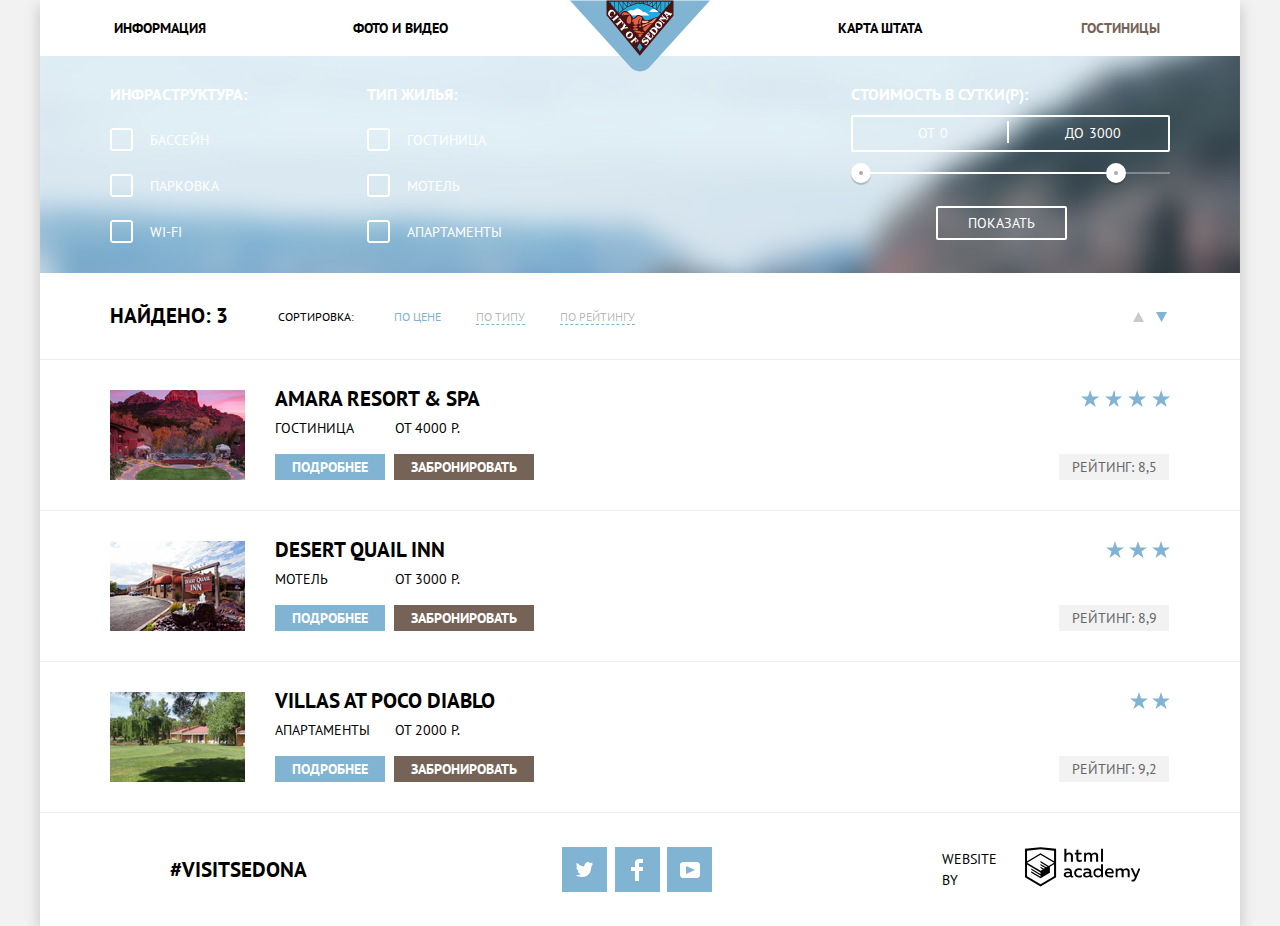
==== commit 5b7a990e: "Исправление ошибок" ====
--- a/hotels.html
+++ b/hotels.html
@@ -3,6 +3,7 @@
 <head>
   <meta charset="utf-8">
   <title>HTML Academy: Седона</title>
+  <link href="https://fonts.googleapis.com/css?family=PT+Sans:400,700&display=swap&subset=cyrillic" rel="stylesheet">
   <link rel="stylesheet" href="css/normalize.css">
   <link rel="stylesheet" href="css/style.css">
 </head>
@@ -11,7 +12,7 @@
 
     <header class="main-header">
       <nav class="main-navigation">
-        <a href="index.html" class="main-header-logo"><img src="img/logo.svg" alt="Логотип"></a>
+        <a href="index.html" class="main-header-logo"><img src="img/logo.svg" alt="Логотип" height="72px" width="140px"></a>
         <ul class="site-navigation">
           <li><a href="#">Информация</a></li>
           <li><a href="#">Фото и видео</a></li>
@@ -27,12 +28,12 @@
       <section class="filter">
         <h2 class="visually-hidden">Фильтр отелей</h2>
         <form class="information-of-hotel" action="https://echo.htmlacademy.ru" method="get">
-          <div class="infrastructure-and-type">
+
             <fieldset class="infrastructure">
               <legend>Инфраструктура:</legend>
               <ul>
                 <li><input class="visually-hidden filter-input-checkbox" id="pool" type="checkbox" name="pool"><label for="pool">Бассейн</label></li>
-                <li><input class="visually-hidden filter-input-checkbox" id="parking" type="checkbox" name="parking"><label for="parking">Парковка</label></li>
+                <li><input class="visually-hidden filter-input-checkbox" id="parking" type="checkbox"name="parking"><label for="parking">Парковка</label></li>
                 <li><input class="visually-hidden filter-input-checkbox" id="wi-fi" type="checkbox" name="wi-fi"><label for="wi-fi">Wi-Fi</label></li>
               </ul>
             </fieldset>
@@ -44,7 +45,7 @@
                 <li><input class="visually-hidden filter-input-checkbox" id="apartments" type="checkbox" name="apartments"><label for="apartments">Апартаменты</label></li>
               </ul>
             </fieldset>
-          </div>
+
           <div class="value-and-button">
             <fieldset class="value-of-hotel">
               <legend>Стоимость в сутки(Р):</legend>
@@ -81,10 +82,10 @@
               <p>
               </div>
               <div class="sort-up-down">
-                <a href="#">
+                <a href="#" class="up-down">
                   <svg height="10" viewBox="0 0 11 10" width="11" xmlns="http://www.w3.org/2000/svg"><path d="m5.5 0-5.5 10h11z" fill="#231f20"/></svg>
                 </a>
-                <a href="#" class="active">
+                <a href="#" class="up-down-active up-down">
                   <svg xmlns="http://www.w3.org/2000/svg" width="11" height="10" viewBox="0 0 11 10">
                     <path fill="#231F20" d="M5.5 10L0 0h11"/>
                   </svg>
@@ -93,7 +94,7 @@
             </div>
 
             <ul class="list-hotels">
-              <li><img src="img/hotel-picture1.jpg" alt="Фото гостиницы Amara Resort & Spa">
+              <li class="first-hotel"><img src="img/hotel-picture1.jpg" alt="Фото гостиницы Amara Resort & Spa" height="90px" width="135px">
 
                 <div class="some-information-hotel">
                   <div class="name-img-rating">
@@ -116,8 +117,8 @@
 
               </li>
 
-              <li>
-                <img src="img/hotel-picture2.jpg" alt="Фото мотеля Desert Quail Inn">
+              <li class="second-hotel">
+                <img src="img/hotel-picture2.jpg" alt="Фото мотеля Desert Quail Inn" height="90px" width="135px">
 
                 <div class="some-information-hotel">
                 <div class="name-img-rating">
@@ -140,8 +141,8 @@
 
               </li>
 
-              <li>
-                <img src="img/hotel-picture3.jpg" alt="Фото апартаментов Villas at Poco Diablo">
+              <li class="third-hotel">
+                <img src="img/hotel-picture3.jpg" alt="Фото апартаментов Villas at Poco Diablo" height="90px" width="135px">
                 <div class="some-information-hotel">
                 <div class="name-img-rating">
                   <a href="#"><h3>Villas at Poco Diablo</h3></a>
@@ -172,20 +173,20 @@
           <div class="social-networks">
             <ul class="list-social-networks">
               <li>
-                <a href=""><svg xmlns="http://www.w3.org/2000/svg" xmlns:xlink="http://www.w3.org/1999/xlink" width="17" height="15" viewBox="0 0 17 15">
+                <a href="" class="social-network"><svg xmlns="http://www.w3.org/2000/svg" xmlns:xlink="http://www.w3.org/1999/xlink" width="17" height="15" viewBox="0 0 17 15">
                   <path fill="#FFF" d="M10.95.144c1.685-.496 2.984.27 3.577 1.179.673-.231 1.331-.481 2.011-.708a2.345 2.345 0 0 1-.857 1.768c.685.17 1.304-.491 1.304-.491-.169 1-1.006 1.788-1.563 2.024-.231 6.75-3.175 11.217-10.077 11.082h-.446c-.41 0-4.164-.46-4.898-1.887 2.271.196 3.893-.422 4.693-1.177-.96-.3-2.679-.477-2.979-2.95.349.106.564.228 1.19.119C1.705 8.247.374 7.53.448 5.33c.285.328 1.067.536 1.34.472C1.085 5.561-.182 2.442.894.85c1.818 1.854 3.735 3.606 7.152 3.773C8.254 2.33 9.183.793 10.95.144z"/>
                 </svg>
               </a>
             </li>
             <li>
-              <a href="">
+              <a href="" class="social-network">
                 <svg xmlns="http://www.w3.org/2000/svg" width="12" height="22" viewBox="0 0 12 22">
                   <path fill="#FFF" d="M12 4V0H8a4 4 0 0 0-4 4v4H0v4h4v10h4V12h4V8H8V4h4z"/>
                 </svg>
               </a>
             </li>
             <li>
-              <a href="">
+              <a href="" class="social-network">
                 <svg xmlns="http://www.w3.org/2000/svg" xmlns:xlink="http://www.w3.org/1999/xlink" width="20" height="16" viewBox="0 0 20 16">
                   <path fill="#FFF" d="M17 0H3C1.35 0 0 1.35 0 3v10c0 1.65 1.35 3 3 3h14c1.65 0 3-1.35 3-3V3c0-1.65-1.35-3-3-3zM6.027 11.998V4.002L15.014 8l-8.987 3.998z"/>
                 </svg>
@@ -195,7 +196,7 @@
         </div>
         <div class="html-academy">
           <p>website by</p>
-          <a href="">
+          <a href="https://htmlacademy.ru/intensive/htmlcss" class="html-academy-a">
             <svg xmlns="http://www.w3.org/2000/svg"  width="115px" height="40" data-name="Layer 1" viewBox="0 0 113 39">
               <path fill="#000" d="M46.84 28.22a2.07 2.07 0 0 0 .58-.11v1.4a3.41 3.41 0 0 1-1.24.22 1.75 1.75 0 0 1-1.75-1 5.08 5.08 0 0 1-3.3 1.13c-1.59 0-3.06-.87-3.06-2.68 0-2.24 2.08-2.93 3.9-2.93a11.63 11.63 0 0 1 2.28.26v-.31c0-1.09-.8-1.86-2.3-1.86a7.79 7.79 0 0 0-3.15.67v-1.79a10.72 10.72 0 0 1 3.35-.58c2.48 0 4 1.18 4 3.83v3.14a.57.57 0 0 0 .69.61zm-6.76-1.19a1.42 1.42 0 0 0 1.64 1.29 3.56 3.56 0 0 0 2.53-1v-1.51a10.21 10.21 0 0 0-1.9-.22c-1.1.01-2.27.35-2.27 1.45zM53.06 20.62a5.29 5.29 0 0 1 2.7.67v1.79a4.28 4.28 0 0 0-2.42-.73 2.89 2.89 0 1 0 0 5.76 5.26 5.26 0 0 0 2.55-.67v1.8a6.58 6.58 0 0 1-2.9.6 4.42 4.42 0 0 1-4.72-4.54 4.54 4.54 0 0 1 4.79-4.68zM65.84 28.22a2.07 2.07 0 0 0 .58-.11v1.4a3.41 3.41 0 0 1-1.24.22 1.75 1.75 0 0 1-1.75-1 5.08 5.08 0 0 1-3.3 1.13c-1.59 0-3.06-.87-3.06-2.68 0-2.24 2.08-2.93 3.9-2.93a11.63 11.63 0 0 1 2.28.26v-.31c0-1.09-.8-1.86-2.3-1.86a7.79 7.79 0 0 0-3.15.67v-1.79a10.72 10.72 0 0 1 3.35-.58c2.48 0 4 1.18 4 3.83v3.14a.57.57 0 0 0 .69.61zm-6.76-1.19a1.42 1.42 0 0 0 1.64 1.29 3.56 3.56 0 0 0 2.53-1v-1.51a10.21 10.21 0 0 0-1.9-.22c-1.11.01-2.27.35-2.27 1.45zM76.67 16.85v12.76h-1.76v-1.39a4.07 4.07 0 0 1-3.35 1.62 4.62 4.62 0 0 1 0-9.22 4 4 0 0 1 3.15 1.37v-5.14h2zm-4.76 5.48a2.9 2.9 0 0 0 0 5.8 3 3 0 0 0 2.79-1.84v-2.13a3.06 3.06 0 0 0-2.79-1.83zM82.99 20.62c3.48 0 4.68 2.81 4.12 5.34h-6.58c.22 1.57 1.75 2.22 3.35 2.22a6.41 6.41 0 0 0 2.77-.62v1.68a7.5 7.5 0 0 1-3.14.6c-2.68 0-5-1.53-5-4.61a4.39 4.39 0 0 1 4.48-4.61zm.09 1.62a2.39 2.39 0 0 0-2.57 2.26h4.85a2.06 2.06 0 0 0-2.28-2.26zM89.1 29.61v-8.75h1.73v1.09a4 4 0 0 1 2.92-1.33 3 3 0 0 1 2.73 1.4 4.33 4.33 0 0 1 3.06-1.4 3.21 3.21 0 0 1 3.32 3.52v5.47h-2V24.2a1.67 1.67 0 0 0-1.73-1.84 2.94 2.94 0 0 0-2.17 1.18V29.61h-2V24.2a1.67 1.67 0 0 0-1.73-1.84 3.11 3.11 0 0 0-2.32 1.35v5.91h-2zM111.47 20.86h2l-4.1 9.93c-.95 2.28-2.19 3-3.52 3a5 5 0 0 1-1.15-.15v-1.66a3 3 0 0 0 .89.13c.95 0 1.66-.67 2.17-2l.18-.44-4.16-8.82h2.13l3 6.6zM40.66 1.53v5a4 4 0 0 1 2.83-1.2A3.41 3.41 0 0 1 47.1 8.9v5.41h-2V9.15a1.9 1.9 0 0 0-2-2.1 3.08 3.08 0 0 0-2.44 1.46v5.8h-2V1.53h2zM52.43 2.42v3.12h3.17v1.71h-3.17v4c0 1.15.53 1.53 1.66 1.53a4.71 4.71 0 0 0 1.77-.35v1.68a7.14 7.14 0 0 1-2.35.38 2.68 2.68 0 0 1-3-2.88V7.23h-1.6V5.52h1.57V2.88zM58.1 14.29V5.54h1.73v1.09a4 4 0 0 1 2.92-1.33 3 3 0 0 1 2.73 1.4 4.33 4.33 0 0 1 3.06-1.4 3.21 3.21 0 0 1 3.32 3.52v5.47h-2V8.88a1.67 1.67 0 0 0-1.73-1.84 2.94 2.94 0 0 0-2.17 1.18V14.29h-2V8.88a1.67 1.67 0 0 0-1.73-1.84 3.11 3.11 0 0 0-2.32 1.35v5.91h-2zM74.72 1.52h1.95v12.76h-1.95zM15.44.02h-.16L0 1.62v28l15.28 9.09 15.28-9.09v-28zm13.12 28.45l-13.28 7.9L2 28.47V16.99l13.22 7.87v1.43l-9.07-5.4v1.38l9.11 5.47v1.46l-9.1-5.42v1.38l9.11 5.47 9.19-5.5V19.22l4.1-2.45v11.67zm0-13.16l-3.65 2.14-1.68 1-8-4.76v1.38l6.84 4.07h-.06l-.15.09-1 .57-5.64-3.36v1.38l4.45 2.65-1.05.7-3.36-2v1.38l2.21 1.3-2.25 1.35-13.16-7.82 13.17-7.92zm0-1.39L15.21 6.05l-13.2 7.86V3.41l13.28-1.39 13.28 1.39v10.51z"/>
             </svg></a></div>
--- a/css/style.css
+++ b/css/style.css
@@ -1,5 +1,3 @@
-@import url('https://fonts.googleapis.com/css?family=PT+Sans:400,700&display=swap&subset=cyrillic');
-
 body{
  margin: 0;
  padding: 0;
@@ -21,11 +19,13 @@
 .main-content{
   color: #000000;
 
-  background-color: #ffffff;
+  background-color: #25383f;
   background-image: url("../img/background-photo.jpg");
   background-position: top center;
   background-repeat: no-repeat;
 
+  line-height: 26px;
+
   box-shadow: 0 5px 15px 0 rgba( 0, 1, 1, 0.2);
 }
 
@@ -33,7 +33,7 @@
   color: #000000;
   text-align: left;
 
-  background-color: #ffffff;
+  background-color: #25383f;
   background-image: url("../img/filter-background.jpg");
   background-position: top center;
   background-repeat: no-repeat;
@@ -41,6 +41,7 @@
   object-fit: contain;
 
   box-shadow: 0 5px 15px 0 rgba( 0, 1, 1, 0.2);
+  line-height: 21px;
 }
 
 a{
@@ -81,6 +82,7 @@
 
   width: 100%;
   text-align: center;
+  line-height: 26px;
 }
 
 
@@ -91,8 +93,8 @@
 .site-navigation li{
   display: block;
   width: 240px;
-  padding-top: 20px;
-  padding-bottom: 20px;
+  padding-top: 15px;
+  padding-bottom: 15px;
 }
 
 .site-navigation .active{
@@ -116,6 +118,7 @@
 
 .button{
   display: inline-block;
+  vertical-align: middle;
   font: inherit;
   text-align: center;
   color: #000000;
@@ -160,7 +163,7 @@
   padding-bottom: 50px;
 }
 
-.welcome span{
+.welcome b{
   width: 440px;
 
   font-size: 21px;
@@ -184,6 +187,7 @@
   margin: 0;
   list-style: none;
   line-height: 21px;
+  background-color: #ffffff;
 }
 
 .list-of-causes h3{
@@ -319,11 +323,13 @@
 
 .list-another-causes h3{
   font-size: 21px;
+  width: 150px;
+  margin: auto;
   margin-top: 0;
 }
 
 .list-another-causes p{
-  margin-top: 17px;
+  margin-top: 20px;
   margin-bottom: 0;
 }
 
@@ -347,9 +353,12 @@
   padding-right: 75px;
 }
 
+.searching{
+  background-color: #ffffff;
+}
+
 .searching div{
   width: 435px;
-
   margin: auto;
   padding-top: 50px;
 }
@@ -365,7 +374,7 @@
 
   color: #333333;
 
-  margin-top: 20px;
+  margin-top: 24px;
   margin-bottom: 50px;
 }
 
@@ -379,11 +388,20 @@
   }
 }
 
+@keyframes shake{
+  0%, 100% {
+    transform: translateX(0px);
+  }
+  10%, 30%, 50%, 70%, 90% {
+    transform: translateX(-10px);
+  }
+  20%, 40%, 60%, 80% {
+    transform: translateX(10px);
+  }
+}
 
 .searching-modal{
   z-index: 0;
-
-  animation: bounce 0.6s;
 
   position: absolute;
 
@@ -395,10 +413,21 @@
   display: block;
 
   box-shadow: 0px 7px 15px 0 rgba(0, 1, 1, 0.15);
+
+  line-height: 26px;
+}
+
+.bounce{
+  animation: bounce 0.6s;
+}
+
+.modal-eror{
+  animation: shake 0.6s;
 }
 
 .searchingButton b{
   font-size: 21px;
+  line-height: 26px;
 }
 
 .searchingButton{
@@ -409,8 +438,8 @@
   line-height: 26px;
   color: #ffffff;
 
-  padding-top: 25px;
-  padding-bottom: 25px;
+  padding-top: 28px;
+  padding-bottom: 28px;
 
   background-color: #766357;
 
@@ -498,6 +527,7 @@
 
 .dates:focus{
   background-color: #ffffff;
+  border: 2px solid #e5e5e5;
 }
 
 .count-of-people {
@@ -638,8 +668,8 @@
 
 .information-of-hotel {
   display: flex;
-  margin-top: 30px;
-  margin-bottom: 35px;
+  margin-top: 28px;
+  margin-bottom: 30px;
 
   color: #ffffff;
 
@@ -692,8 +722,14 @@
   width: 23px;
   height: 23px;
   left: 0;
-  top: -3px;
+  top: -2px;
   background-image: url("../img/checkbox-off.svg");
+}
+
+.infrastructure input[type="checkbox"]:focus+label::before,
+.type-of-hotels input[type="checkbox"]:focus+label::before{
+  border-bottom: 2px solid #cacaca;
+  border-left: 2px solid #cacaca;
 }
 
 .infrastructure input[type="checkbox"]:disabled + label::before,
@@ -703,9 +739,15 @@
   width: 23px;
   height: 23px;
   left: 0;
-  top: -3px;
+  top: -2px;
   background-image: url("../img/checkbox-off-disabled.svg");
-  fill: #000000;
+  fill: #6a6a6a;
+}
+
+.infrastructure input[type="checkbox"]:focus+label::after,
+.type-of-hotels input[type="checkbox"]:focus+label::after{
+  border-bottom: 2px solid #cacaca;
+  border-left: 2px solid #cacaca;
 }
 
 .filter-input-checkbox:checked + label::after{
@@ -714,17 +756,30 @@
   width: 27px;
   height: 23px;
   left: 0;
-  top: -3px;
+  top: -2px;
   background-image: url("../img/checkbox-on.svg");
   fill: #fff;
 }
 
+
+.infrastructure input[type="checkbox"]:disabled:checked + label::after,
+.type-of-hotels input[type="checkbox"]:disabled:checked + label::after{
+  content: "";
+  position: absolute;
+  width: 27px;
+  height: 23px;
+  left: 0;
+  top: -2px;
+  background-image: url("../img/checkbox-on-disabled.svg");
+  fill: #6a6a6a;
+}
+
 .filter .infrastructure{
   margin-left: 70px;
 }
 
 .filter .type-of-hotels{
-  margin-left: 120px;
+  margin-left: -230px;
 }
 
 .filter .value-and-button{
@@ -771,11 +826,11 @@
   color: #ffffff;
 }
 
-.price-controls::after {
+.min-price::after {
   content: "";
   position: absolute;
-  top: 130px;
-  left: 1090px;
+  top: 15px;
+  left: 155px;
 
   width: 2px;
   height: 22px;
@@ -832,7 +887,8 @@
 }
 
 .range-toggle:hover {
-  background: #1c4f80;
+  width: 5px;
+  height: 5px;
 }
 
 .range-toggle-min {
@@ -872,7 +928,7 @@
   background-color: #ffffff;
   color: #000000;
 
-  margin-top: 35px;
+  margin-top: 30px;
 }
 
 .hotels-found{
@@ -925,18 +981,18 @@
 
 .list-sort a{
   color: rgba(0, 0, 0, 0.3);
-  border-bottom: 1px dashed #81b3d2;;
+  border-bottom: 1px dashed #81b3d2;
 }
 
 .list-sort a:hover{
   color: #81b3d2;
-  border-bottom: 1px dashed #81b3d2;;
+  border-bottom: 1px dashed #81b3d2;
 }
 
 .list-sort a:active{
   color: #000000;
   opacity: 1;
-  border-bottom: 1px dashed #81b3d2;;
+  border-bottom: none;
 }
 
 .list-sort .active{
@@ -944,8 +1000,13 @@
   border-bottom: none;
 }
 
+.founf-number{
+  line-height: 26px;
+}
+
 .information-of-sort{
   display: flex;
+  line-height: 18px;
 }
 
 .sort-up-down{
@@ -957,19 +1018,19 @@
   justify-content: space-between;
 }
 
-.sort-up-down .active path{
+.up-down path{
+  fill: #cacaca;
+}
+
+.up-down-active path{
   fill: #81b3d2;
 }
 
-.sort-up-down path{
-  fill: #cacaca;
-}
-
-.sort-up-down a:hover path{
+.up-down:hover path{
   fill: #000000;
 }
 
-.sort-up-down a:active path{
+.up-down:active path{
   fill: #81b3d2;
 }
 
@@ -1014,10 +1075,12 @@
 .some-information-hotel h3{
   padding: 0;
   margin: 0;
+  margin-top: -4px;
   font-size: 21px;
-  margin-bottom: 10px;
-  line-height: 0.9;
+  line-height: 26px;
+  margin-bottom: 6px;
   color: #000000;
+  width: 450px;
 }
 
 .some-information-hotel h3:hover{
@@ -1041,23 +1104,23 @@
   position: relative;
 }
 
-.list-hotels li:nth-child(1) .img-rating{
+.first-hotel .img-rating{
   width: 89px;
   background-repeat: space;
 }
 
-.list-hotels li:nth-child(2) .img-rating{
+.second-hotel .img-rating{
   width: 64px;
   background-repeat: space;
 }
 
-.list-hotels li:nth-child(3) .img-rating{
+.third-hotel .img-rating{
   width: 40px;
   background-repeat: space;
 }
 
 .buttons-for-hotel{
-  margin-top: 17px;
+  margin-top: 15px;
   display: flex;
   width: 894px;
   justify-content: space-between;
@@ -1066,6 +1129,7 @@
 
 .more-information{
   display: inline-block;
+  vertical-align: middle;
   width: 110px;
   background-color: #81b3d2;
   padding-top: 6px;
@@ -1087,6 +1151,7 @@
 
 .booking{
   display: inline-block;
+  vertical-align: middle;
   width: 140px;
   background-color: #766357;
   padding-top: 6px;
@@ -1107,6 +1172,7 @@
 
 .rating{
   display: inline-block;
+  vertical-align: middle;
   width: 110px;
   background-color: #f2f2f2;
   padding-top: 6px;
@@ -1126,7 +1192,10 @@
 
   padding-top: 25px;
   padding-bottom: 25px;
-
+}
+
+.main-content-hotels .main-footer{
+  opacity: 1;
 }
 
 .visit-sedona{
@@ -1149,15 +1218,15 @@
   justify-content: space-between;
 }
 
-.list-social-networks a:hover{
+.social-network:hover{
   background-color: #669ec0;
 }
 
-.list-social-networks a:active{
+.social-network:active{
   background-color: #669ec0;
 }
 
-.list-social-networks a:active path{
+.social-network:active path{
   opacity: 0.3;
 }
 
@@ -1175,11 +1244,11 @@
   padding-right: 10px;
 }
 
-.html-academy a:hover path{
+.html-academy-a:hover path{
   fill: #81b3d2;
 }
 
-.html-academy a:active path{
+.html-academy-a:active path{
   fill: #bdbbbc;
 }
 
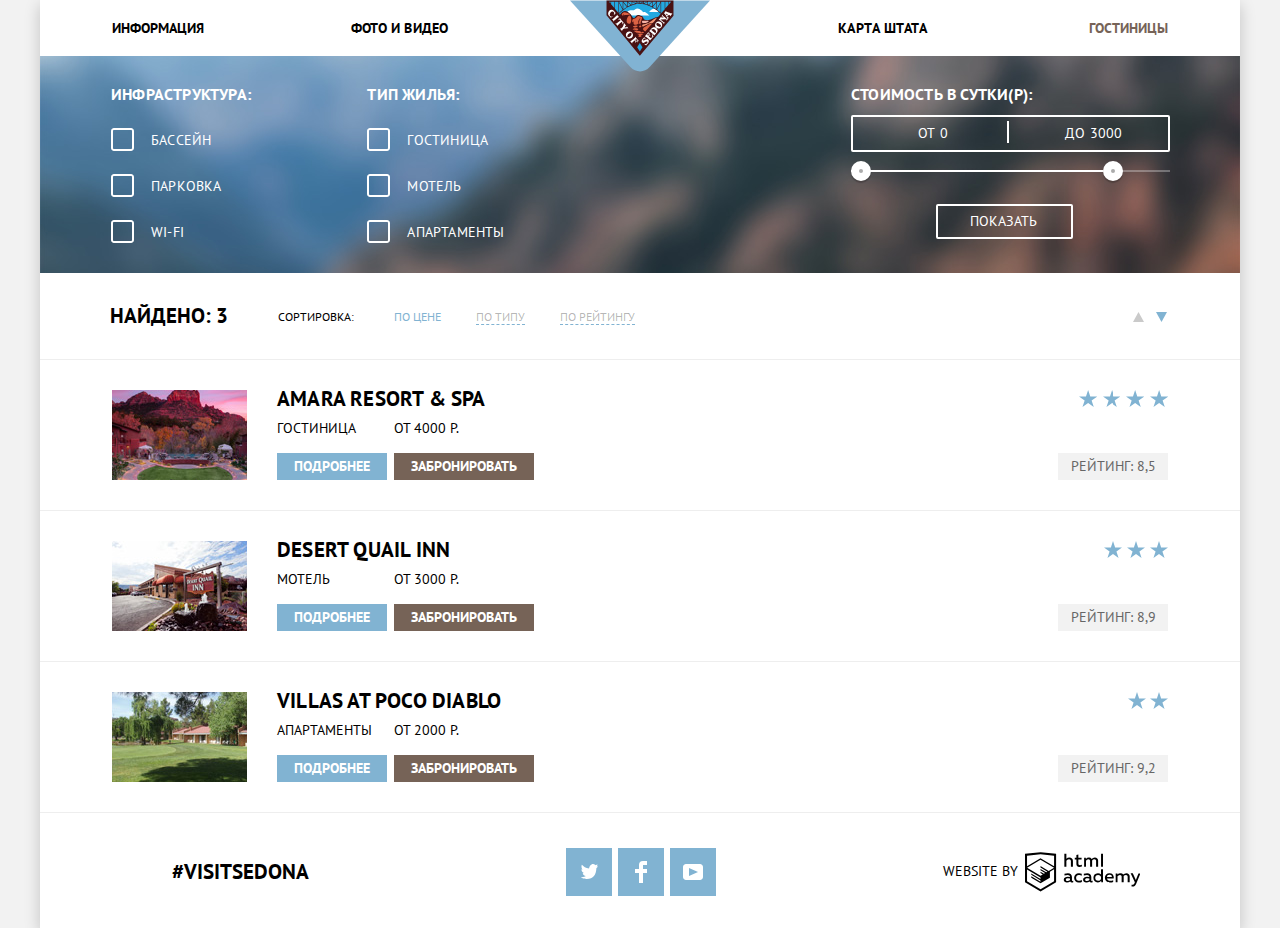
==== commit a6c523c5: "Исправление ошибок после 2 защиты" ====
--- a/hotels.html
+++ b/hotels.html
@@ -1,5 +1,6 @@
 <!DOCTYPE html>
 <html lang="ru">
+
 <head>
   <meta charset="utf-8">
   <title>HTML Academy: Седона</title>
@@ -7,12 +8,13 @@
   <link rel="stylesheet" href="css/normalize.css">
   <link rel="stylesheet" href="css/style.css">
 </head>
+
 <body>
   <div class="main-content-hotels">
 
     <header class="main-header">
       <nav class="main-navigation">
-        <a href="index.html" class="main-header-logo"><img src="img/logo.svg" alt="Логотип" height="72px" width="140px"></a>
+        <a href="index.html" class="main-header-logo"><img src="img/logo.svg" alt="Логотип" height="72" width="140"></a>
         <ul class="site-navigation">
           <li><a href="#">Информация</a></li>
           <li><a href="#">Фото и видео</a></li>
@@ -29,22 +31,22 @@
         <h2 class="visually-hidden">Фильтр отелей</h2>
         <form class="information-of-hotel" action="https://echo.htmlacademy.ru" method="get">
 
-            <fieldset class="infrastructure">
-              <legend>Инфраструктура:</legend>
-              <ul>
-                <li><input class="visually-hidden filter-input-checkbox" id="pool" type="checkbox" name="pool"><label for="pool">Бассейн</label></li>
-                <li><input class="visually-hidden filter-input-checkbox" id="parking" type="checkbox"name="parking"><label for="parking">Парковка</label></li>
-                <li><input class="visually-hidden filter-input-checkbox" id="wi-fi" type="checkbox" name="wi-fi"><label for="wi-fi">Wi-Fi</label></li>
-              </ul>
-            </fieldset>
-            <fieldset class="type-of-hotels">
-              <legend>Тип жилья:</legend>
-              <ul>
-                <li><input class="visually-hidden filter-input-checkbox" id="hotel" type="checkbox" name="hotel"><label for="hotel">Гостиница</label></li>
-                <li><input class="visually-hidden filter-input-checkbox" id="motel" type="checkbox" name="motel"><label for="motel">Мотель</label></li>
-                <li><input class="visually-hidden filter-input-checkbox" id="apartments" type="checkbox" name="apartments"><label for="apartments">Апартаменты</label></li>
-              </ul>
-            </fieldset>
+          <fieldset class="infrastructure">
+            <legend>Инфраструктура:</legend>
+            <ul>
+              <li><input class="visually-hidden filter-input-checkbox" id="pool" type="checkbox" name="pool"><label for="pool">Бассейн</label></li>
+              <li><input class="visually-hidden filter-input-checkbox" id="parking" type="checkbox" name="parking"><label for="parking">Парковка</label></li>
+              <li><input class="visually-hidden filter-input-checkbox" id="wi-fi" type="checkbox" name="wi-fi"><label for="wi-fi">Wi-Fi</label></li>
+            </ul>
+          </fieldset>
+          <fieldset class="type-of-hotels">
+            <legend>Тип жилья:</legend>
+            <ul>
+              <li><input class="visually-hidden filter-input-checkbox" id="hotel" type="checkbox" name="hotel"><label for="hotel">Гостиница</label></li>
+              <li><input class="visually-hidden filter-input-checkbox" id="motel" type="checkbox" name="motel"><label for="motel">Мотель</label></li>
+              <li><input class="visually-hidden filter-input-checkbox" id="apartments" type="checkbox" name="apartments"><label for="apartments">Апартаменты</label></li>
+            </ul>
+          </fieldset>
 
           <div class="value-and-button">
             <fieldset class="value-of-hotel">
@@ -80,128 +82,139 @@
                 <li><a href="#">по рейтингу</a></li>
               </ul>
               <p>
-              </div>
-              <div class="sort-up-down">
-                <a href="#" class="up-down">
-                  <svg height="10" viewBox="0 0 11 10" width="11" xmlns="http://www.w3.org/2000/svg"><path d="m5.5 0-5.5 10h11z" fill="#231f20"/></svg>
+          </div>
+          <div class="sort-up-down">
+            <a href="#" class="up-down">
+              <svg height="10" viewBox="0 0 11 10" width="11" xmlns="http://www.w3.org/2000/svg">
+                <path d="m5.5 0-5.5 10h11z" fill="#231f20" /></svg>
+            </a>
+            <a href="#" class="up-down-active up-down">
+              <svg xmlns="http://www.w3.org/2000/svg" width="11" height="10" viewBox="0 0 11 10">
+                <path fill="#231F20" d="M5.5 10L0 0h11" />
+              </svg>
+            </a>
+          </div>
+        </div>
+
+        <ul class="list-hotels">
+          <li class="first-hotel"><img src="img/hotel-picture1.jpg" alt="Фото гостиницы Amara Resort & Spa" height="90" width="135">
+
+            <div class="some-information-hotel">
+              <div class="name-img-rating">
+                <a href="#">
+                  <h3>Amara Resort & Spa</h3>
                 </a>
-                <a href="#" class="up-down-active up-down">
-                  <svg xmlns="http://www.w3.org/2000/svg" width="11" height="10" viewBox="0 0 11 10">
-                    <path fill="#231F20" d="M5.5 10L0 0h11"/>
-                  </svg>
+                <div class="img-rating"></div>
+              </div>
+              <div class="type-and-price">
+                <span class="type">Гостиница</span>
+                <span class="price">От 4000 Р.</span>
+              </div>
+              <div class="buttons-for-hotel">
+                <div> <a href="#" class="button more-information">подробнее</a>
+                  <a href="#" class="button booking">забронировать</a>
+                </div>
+                <div>
+                  <div class="rating">рейтинг: 8,5</div>
+                </div>
+              </div>
+            </div>
+
+          </li>
+
+          <li class="second-hotel">
+            <img src="img/hotel-picture2.jpg" alt="Фото мотеля Desert Quail Inn" height="90" width="135">
+
+            <div class="some-information-hotel">
+              <div class="name-img-rating">
+                <a href="#">
+                  <h3>Desert Quail Inn</h3>
                 </a>
+                <div class="img-rating"></div>
+              </div>
+              <div class="type-and-price">
+                <span class="type">Мотель</span>
+                <span class="price">От 3000 Р.</span>
+              </div>
+              <div class="buttons-for-hotel">
+                <div> <a href="#" class="button more-information">подробнее</a>
+                  <a href="#" class="button booking">забронировать</a>
+                </div>
+                <div>
+                  <div class="rating">рейтинг: 8,9</div>
+                </div>
               </div>
             </div>
 
-            <ul class="list-hotels">
-              <li class="first-hotel"><img src="img/hotel-picture1.jpg" alt="Фото гостиницы Amara Resort & Spa" height="90px" width="135px">
-
-                <div class="some-information-hotel">
-                  <div class="name-img-rating">
-                    <a href="#"><h3>Amara Resort & Spa</h3></a>
-                    <div class="img-rating"></div>
-                  </div>
-                  <div class="type-and-price">
-                    <span class="type">Гостиница</span>
-                    <span class="price">От 4000 Р.</span>
-                  </div>
-                  <div class="buttons-for-hotel">
-                    <div> <a href="#" class="button more-information">подробнее</a>
-                      <a href="#" class="button booking">забронировать</a>
-                    </div>
-                    <div>
-                      <div class="rating">рейтинг: 8,5</div>
-                    </div>
-                  </div>
-                </div>
-
-              </li>
-
-              <li class="second-hotel">
-                <img src="img/hotel-picture2.jpg" alt="Фото мотеля Desert Quail Inn" height="90px" width="135px">
-
-                <div class="some-information-hotel">
-                <div class="name-img-rating">
-                  <a href="#"><h3>Desert Quail Inn</h3></a>
-                  <div class="img-rating"></div>
-                </div>
-                  <div class="type-and-price">
-                    <span class="type">Мотель</span>
-                    <span class="price">От 3000 Р.</span>
-                  </div>
-                  <div class="buttons-for-hotel">
-                    <div> <a href="#" class="button more-information">подробнее</a>
-                      <a href="#" class="button booking">забронировать</a>
-                    </div>
-                    <div>
-                      <div class="rating">рейтинг: 8,9</div>
-                    </div>
-                  </div>
-                </div>
-
-              </li>
-
-              <li class="third-hotel">
-                <img src="img/hotel-picture3.jpg" alt="Фото апартаментов Villas at Poco Diablo" height="90px" width="135px">
-                <div class="some-information-hotel">
-                <div class="name-img-rating">
-                  <a href="#"><h3>Villas at Poco Diablo</h3></a>
-                  <div class="img-rating"></div>
-                </div>
-                  <div class="type-and-price">
-                    <span class="type">Апартаменты</span>
-                    <span class="price">От 2000 Р.</span>
-                  </div>
-                  <div class="buttons-for-hotel">
-                    <div> <a href="#" class="button more-information">подробнее</a>
-                      <a href="#" class="button booking">забронировать</a>
-                    </div>
-                    <div>
-                      <div class="rating">рейтинг: 9,2</div>
-                    </div>
-                  </div>
-                </div>
-              </li>
-
-            </ul>
-          </section>
-
-        </main>
-
-        <footer class="main-footer">
-          <p class="visit-sedona"><b>#VISITSEDONA</b></p>
-          <div class="social-networks">
-            <ul class="list-social-networks">
-              <li>
-                <a href="" class="social-network"><svg xmlns="http://www.w3.org/2000/svg" xmlns:xlink="http://www.w3.org/1999/xlink" width="17" height="15" viewBox="0 0 17 15">
-                  <path fill="#FFF" d="M10.95.144c1.685-.496 2.984.27 3.577 1.179.673-.231 1.331-.481 2.011-.708a2.345 2.345 0 0 1-.857 1.768c.685.17 1.304-.491 1.304-.491-.169 1-1.006 1.788-1.563 2.024-.231 6.75-3.175 11.217-10.077 11.082h-.446c-.41 0-4.164-.46-4.898-1.887 2.271.196 3.893-.422 4.693-1.177-.96-.3-2.679-.477-2.979-2.95.349.106.564.228 1.19.119C1.705 8.247.374 7.53.448 5.33c.285.328 1.067.536 1.34.472C1.085 5.561-.182 2.442.894.85c1.818 1.854 3.735 3.606 7.152 3.773C8.254 2.33 9.183.793 10.95.144z"/>
-                </svg>
-              </a>
-            </li>
-            <li>
-              <a href="" class="social-network">
-                <svg xmlns="http://www.w3.org/2000/svg" width="12" height="22" viewBox="0 0 12 22">
-                  <path fill="#FFF" d="M12 4V0H8a4 4 0 0 0-4 4v4H0v4h4v10h4V12h4V8H8V4h4z"/>
-                </svg>
-              </a>
-            </li>
-            <li>
-              <a href="" class="social-network">
-                <svg xmlns="http://www.w3.org/2000/svg" xmlns:xlink="http://www.w3.org/1999/xlink" width="20" height="16" viewBox="0 0 20 16">
-                  <path fill="#FFF" d="M17 0H3C1.35 0 0 1.35 0 3v10c0 1.65 1.35 3 3 3h14c1.65 0 3-1.35 3-3V3c0-1.65-1.35-3-3-3zM6.027 11.998V4.002L15.014 8l-8.987 3.998z"/>
-                </svg>
-              </a>
-            </li>
-          </ul>
-        </div>
-        <div class="html-academy">
-          <p>website by</p>
-          <a href="https://htmlacademy.ru/intensive/htmlcss" class="html-academy-a">
-            <svg xmlns="http://www.w3.org/2000/svg"  width="115px" height="40" data-name="Layer 1" viewBox="0 0 113 39">
-              <path fill="#000" d="M46.84 28.22a2.07 2.07 0 0 0 .58-.11v1.4a3.41 3.41 0 0 1-1.24.22 1.75 1.75 0 0 1-1.75-1 5.08 5.08 0 0 1-3.3 1.13c-1.59 0-3.06-.87-3.06-2.68 0-2.24 2.08-2.93 3.9-2.93a11.63 11.63 0 0 1 2.28.26v-.31c0-1.09-.8-1.86-2.3-1.86a7.79 7.79 0 0 0-3.15.67v-1.79a10.72 10.72 0 0 1 3.35-.58c2.48 0 4 1.18 4 3.83v3.14a.57.57 0 0 0 .69.61zm-6.76-1.19a1.42 1.42 0 0 0 1.64 1.29 3.56 3.56 0 0 0 2.53-1v-1.51a10.21 10.21 0 0 0-1.9-.22c-1.1.01-2.27.35-2.27 1.45zM53.06 20.62a5.29 5.29 0 0 1 2.7.67v1.79a4.28 4.28 0 0 0-2.42-.73 2.89 2.89 0 1 0 0 5.76 5.26 5.26 0 0 0 2.55-.67v1.8a6.58 6.58 0 0 1-2.9.6 4.42 4.42 0 0 1-4.72-4.54 4.54 4.54 0 0 1 4.79-4.68zM65.84 28.22a2.07 2.07 0 0 0 .58-.11v1.4a3.41 3.41 0 0 1-1.24.22 1.75 1.75 0 0 1-1.75-1 5.08 5.08 0 0 1-3.3 1.13c-1.59 0-3.06-.87-3.06-2.68 0-2.24 2.08-2.93 3.9-2.93a11.63 11.63 0 0 1 2.28.26v-.31c0-1.09-.8-1.86-2.3-1.86a7.79 7.79 0 0 0-3.15.67v-1.79a10.72 10.72 0 0 1 3.35-.58c2.48 0 4 1.18 4 3.83v3.14a.57.57 0 0 0 .69.61zm-6.76-1.19a1.42 1.42 0 0 0 1.64 1.29 3.56 3.56 0 0 0 2.53-1v-1.51a10.21 10.21 0 0 0-1.9-.22c-1.11.01-2.27.35-2.27 1.45zM76.67 16.85v12.76h-1.76v-1.39a4.07 4.07 0 0 1-3.35 1.62 4.62 4.62 0 0 1 0-9.22 4 4 0 0 1 3.15 1.37v-5.14h2zm-4.76 5.48a2.9 2.9 0 0 0 0 5.8 3 3 0 0 0 2.79-1.84v-2.13a3.06 3.06 0 0 0-2.79-1.83zM82.99 20.62c3.48 0 4.68 2.81 4.12 5.34h-6.58c.22 1.57 1.75 2.22 3.35 2.22a6.41 6.41 0 0 0 2.77-.62v1.68a7.5 7.5 0 0 1-3.14.6c-2.68 0-5-1.53-5-4.61a4.39 4.39 0 0 1 4.48-4.61zm.09 1.62a2.39 2.39 0 0 0-2.57 2.26h4.85a2.06 2.06 0 0 0-2.28-2.26zM89.1 29.61v-8.75h1.73v1.09a4 4 0 0 1 2.92-1.33 3 3 0 0 1 2.73 1.4 4.33 4.33 0 0 1 3.06-1.4 3.21 3.21 0 0 1 3.32 3.52v5.47h-2V24.2a1.67 1.67 0 0 0-1.73-1.84 2.94 2.94 0 0 0-2.17 1.18V29.61h-2V24.2a1.67 1.67 0 0 0-1.73-1.84 3.11 3.11 0 0 0-2.32 1.35v5.91h-2zM111.47 20.86h2l-4.1 9.93c-.95 2.28-2.19 3-3.52 3a5 5 0 0 1-1.15-.15v-1.66a3 3 0 0 0 .89.13c.95 0 1.66-.67 2.17-2l.18-.44-4.16-8.82h2.13l3 6.6zM40.66 1.53v5a4 4 0 0 1 2.83-1.2A3.41 3.41 0 0 1 47.1 8.9v5.41h-2V9.15a1.9 1.9 0 0 0-2-2.1 3.08 3.08 0 0 0-2.44 1.46v5.8h-2V1.53h2zM52.43 2.42v3.12h3.17v1.71h-3.17v4c0 1.15.53 1.53 1.66 1.53a4.71 4.71 0 0 0 1.77-.35v1.68a7.14 7.14 0 0 1-2.35.38 2.68 2.68 0 0 1-3-2.88V7.23h-1.6V5.52h1.57V2.88zM58.1 14.29V5.54h1.73v1.09a4 4 0 0 1 2.92-1.33 3 3 0 0 1 2.73 1.4 4.33 4.33 0 0 1 3.06-1.4 3.21 3.21 0 0 1 3.32 3.52v5.47h-2V8.88a1.67 1.67 0 0 0-1.73-1.84 2.94 2.94 0 0 0-2.17 1.18V14.29h-2V8.88a1.67 1.67 0 0 0-1.73-1.84 3.11 3.11 0 0 0-2.32 1.35v5.91h-2zM74.72 1.52h1.95v12.76h-1.95zM15.44.02h-.16L0 1.62v28l15.28 9.09 15.28-9.09v-28zm13.12 28.45l-13.28 7.9L2 28.47V16.99l13.22 7.87v1.43l-9.07-5.4v1.38l9.11 5.47v1.46l-9.1-5.42v1.38l9.11 5.47 9.19-5.5V19.22l4.1-2.45v11.67zm0-13.16l-3.65 2.14-1.68 1-8-4.76v1.38l6.84 4.07h-.06l-.15.09-1 .57-5.64-3.36v1.38l4.45 2.65-1.05.7-3.36-2v1.38l2.21 1.3-2.25 1.35-13.16-7.82 13.17-7.92zm0-1.39L15.21 6.05l-13.2 7.86V3.41l13.28-1.39 13.28 1.39v10.51z"/>
-            </svg></a></div>
-          </footer>
-
-        </div>
-      </body>
-      </html>
+          </li>
+
+          <li class="third-hotel">
+            <img src="img/hotel-picture3.jpg" alt="Фото апартаментов Villas at Poco Diablo" height="90" width="135">
+            <div class="some-information-hotel">
+              <div class="name-img-rating">
+                <a href="#">
+                  <h3>Villas at Poco Diablo</h3>
+                </a>
+                <div class="img-rating"></div>
+              </div>
+              <div class="type-and-price">
+                <span class="type">Апартаменты</span>
+                <span class="price">От 2000 Р.</span>
+              </div>
+              <div class="buttons-for-hotel">
+                <div> <a href="#" class="button more-information">подробнее</a>
+                  <a href="#" class="button booking">забронировать</a>
+                </div>
+                <div>
+                  <div class="rating">рейтинг: 9,2</div>
+                </div>
+              </div>
+            </div>
+          </li>
+
+        </ul>
+      </section>
+
+    </main>
+
+    <footer class="main-footer">
+      <p class="visit-sedona"><b>#VISITSEDONA</b></p>
+      <div class="social-networks">
+        <ul class="list-social-networks">
+          <li>
+            <a href="" class="social-network"><svg xmlns="http://www.w3.org/2000/svg" xmlns:xlink="http://www.w3.org/1999/xlink" width="17" height="15" viewBox="0 0 17 15">
+                <path fill="#FFF"
+                  d="M10.95.144c1.685-.496 2.984.27 3.577 1.179.673-.231 1.331-.481 2.011-.708a2.345 2.345 0 0 1-.857 1.768c.685.17 1.304-.491 1.304-.491-.169 1-1.006 1.788-1.563 2.024-.231 6.75-3.175 11.217-10.077 11.082h-.446c-.41 0-4.164-.46-4.898-1.887 2.271.196 3.893-.422 4.693-1.177-.96-.3-2.679-.477-2.979-2.95.349.106.564.228 1.19.119C1.705 8.247.374 7.53.448 5.33c.285.328 1.067.536 1.34.472C1.085 5.561-.182 2.442.894.85c1.818 1.854 3.735 3.606 7.152 3.773C8.254 2.33 9.183.793 10.95.144z" />
+              </svg>
+            </a>
+          </li>
+          <li>
+            <a href="" class="social-network">
+              <svg xmlns="http://www.w3.org/2000/svg" width="12" height="22" viewBox="0 0 12 22">
+                <path fill="#FFF" d="M12 4V0H8a4 4 0 0 0-4 4v4H0v4h4v10h4V12h4V8H8V4h4z" />
+              </svg>
+            </a>
+          </li>
+          <li>
+            <a href="" class="social-network">
+              <svg xmlns="http://www.w3.org/2000/svg" xmlns:xlink="http://www.w3.org/1999/xlink" width="20" height="16" viewBox="0 0 20 16">
+                <path fill="#FFF" d="M17 0H3C1.35 0 0 1.35 0 3v10c0 1.65 1.35 3 3 3h14c1.65 0 3-1.35 3-3V3c0-1.65-1.35-3-3-3zM6.027 11.998V4.002L15.014 8l-8.987 3.998z" />
+              </svg>
+            </a>
+          </li>
+        </ul>
+      </div>
+      <div class="html-academy">
+        <p>website by</p>
+        <a href="https://htmlacademy.ru/intensive/htmlcss" class="html-academy-a">
+          <svg xmlns="http://www.w3.org/2000/svg" width="115px" height="40" data-name="Layer 1" viewBox="0 0 113 39">
+            <path fill="#000"
+              d="M46.84 28.22a2.07 2.07 0 0 0 .58-.11v1.4a3.41 3.41 0 0 1-1.24.22 1.75 1.75 0 0 1-1.75-1 5.08 5.08 0 0 1-3.3 1.13c-1.59 0-3.06-.87-3.06-2.68 0-2.24 2.08-2.93 3.9-2.93a11.63 11.63 0 0 1 2.28.26v-.31c0-1.09-.8-1.86-2.3-1.86a7.79 7.79 0 0 0-3.15.67v-1.79a10.72 10.72 0 0 1 3.35-.58c2.48 0 4 1.18 4 3.83v3.14a.57.57 0 0 0 .69.61zm-6.76-1.19a1.42 1.42 0 0 0 1.64 1.29 3.56 3.56 0 0 0 2.53-1v-1.51a10.21 10.21 0 0 0-1.9-.22c-1.1.01-2.27.35-2.27 1.45zM53.06 20.62a5.29 5.29 0 0 1 2.7.67v1.79a4.28 4.28 0 0 0-2.42-.73 2.89 2.89 0 1 0 0 5.76 5.26 5.26 0 0 0 2.55-.67v1.8a6.58 6.58 0 0 1-2.9.6 4.42 4.42 0 0 1-4.72-4.54 4.54 4.54 0 0 1 4.79-4.68zM65.84 28.22a2.07 2.07 0 0 0 .58-.11v1.4a3.41 3.41 0 0 1-1.24.22 1.75 1.75 0 0 1-1.75-1 5.08 5.08 0 0 1-3.3 1.13c-1.59 0-3.06-.87-3.06-2.68 0-2.24 2.08-2.93 3.9-2.93a11.63 11.63 0 0 1 2.28.26v-.31c0-1.09-.8-1.86-2.3-1.86a7.79 7.79 0 0 0-3.15.67v-1.79a10.72 10.72 0 0 1 3.35-.58c2.48 0 4 1.18 4 3.83v3.14a.57.57 0 0 0 .69.61zm-6.76-1.19a1.42 1.42 0 0 0 1.64 1.29 3.56 3.56 0 0 0 2.53-1v-1.51a10.21 10.21 0 0 0-1.9-.22c-1.11.01-2.27.35-2.27 1.45zM76.67 16.85v12.76h-1.76v-1.39a4.07 4.07 0 0 1-3.35 1.62 4.62 4.62 0 0 1 0-9.22 4 4 0 0 1 3.15 1.37v-5.14h2zm-4.76 5.48a2.9 2.9 0 0 0 0 5.8 3 3 0 0 0 2.79-1.84v-2.13a3.06 3.06 0 0 0-2.79-1.83zM82.99 20.62c3.48 0 4.68 2.81 4.12 5.34h-6.58c.22 1.57 1.75 2.22 3.35 2.22a6.41 6.41 0 0 0 2.77-.62v1.68a7.5 7.5 0 0 1-3.14.6c-2.68 0-5-1.53-5-4.61a4.39 4.39 0 0 1 4.48-4.61zm.09 1.62a2.39 2.39 0 0 0-2.57 2.26h4.85a2.06 2.06 0 0 0-2.28-2.26zM89.1 29.61v-8.75h1.73v1.09a4 4 0 0 1 2.92-1.33 3 3 0 0 1 2.73 1.4 4.33 4.33 0 0 1 3.06-1.4 3.21 3.21 0 0 1 3.32 3.52v5.47h-2V24.2a1.67 1.67 0 0 0-1.73-1.84 2.94 2.94 0 0 0-2.17 1.18V29.61h-2V24.2a1.67 1.67 0 0 0-1.73-1.84 3.11 3.11 0 0 0-2.32 1.35v5.91h-2zM111.47 20.86h2l-4.1 9.93c-.95 2.28-2.19 3-3.52 3a5 5 0 0 1-1.15-.15v-1.66a3 3 0 0 0 .89.13c.95 0 1.66-.67 2.17-2l.18-.44-4.16-8.82h2.13l3 6.6zM40.66 1.53v5a4 4 0 0 1 2.83-1.2A3.41 3.41 0 0 1 47.1 8.9v5.41h-2V9.15a1.9 1.9 0 0 0-2-2.1 3.08 3.08 0 0 0-2.44 1.46v5.8h-2V1.53h2zM52.43 2.42v3.12h3.17v1.71h-3.17v4c0 1.15.53 1.53 1.66 1.53a4.71 4.71 0 0 0 1.77-.35v1.68a7.14 7.14 0 0 1-2.35.38 2.68 2.68 0 0 1-3-2.88V7.23h-1.6V5.52h1.57V2.88zM58.1 14.29V5.54h1.73v1.09a4 4 0 0 1 2.92-1.33 3 3 0 0 1 2.73 1.4 4.33 4.33 0 0 1 3.06-1.4 3.21 3.21 0 0 1 3.32 3.52v5.47h-2V8.88a1.67 1.67 0 0 0-1.73-1.84 2.94 2.94 0 0 0-2.17 1.18V14.29h-2V8.88a1.67 1.67 0 0 0-1.73-1.84 3.11 3.11 0 0 0-2.32 1.35v5.91h-2zM74.72 1.52h1.95v12.76h-1.95zM15.44.02h-.16L0 1.62v28l15.28 9.09 15.28-9.09v-28zm13.12 28.45l-13.28 7.9L2 28.47V16.99l13.22 7.87v1.43l-9.07-5.4v1.38l9.11 5.47v1.46l-9.1-5.42v1.38l9.11 5.47 9.19-5.5V19.22l4.1-2.45v11.67zm0-13.16l-3.65 2.14-1.68 1-8-4.76v1.38l6.84 4.07h-.06l-.15.09-1 .57-5.64-3.36v1.38l4.45 2.65-1.05.7-3.36-2v1.38l2.21 1.3-2.25 1.35-13.16-7.82 13.17-7.92zm0-1.39L15.21 6.05l-13.2 7.86V3.41l13.28-1.39 13.28 1.39v10.51z" />
+          </svg></a>
+      </div>
+    </footer>
+
+  </div>
+</body>
+
+</html>
--- a/css/style.css
+++ b/css/style.css
@@ -1,122 +1,127 @@
-body{
- margin: 0;
- padding: 0;
-
- font-family: "PT Sans", Arial, sans-serif;
- font-size: 14px;
- font-weight: 400;
- color: #000000;
- text-transform: uppercase;
-
- text-align: center;
-
- background-color: #f2f2f2;
-
- width: 1200px;
- margin: auto;
-}
-
-.main-content{
-  color: #000000;
-
+body {
+  margin: 0;
+  padding: 0;
+  font-family: "PT Sans", Arial, sans-serif;
+  font-size: 14px;
+  font-weight: 400;
+  color: #000000;
+  text-transform: uppercase;
+  text-align: center;
+  background-color: #f2f2f2;
+  width: 1200px;
+  margin: auto;
+}
+
+.main-content {
+  color: #000000;
   background-color: #25383f;
   background-image: url("../img/background-photo.jpg");
-  background-position: top center;
+  background-position-y: -29px;
   background-repeat: no-repeat;
-
   line-height: 26px;
-
-  box-shadow: 0 5px 15px 0 rgba( 0, 1, 1, 0.2);
-}
-
-.main-content-hotels{
+  box-shadow: 0 5px 15px 0 rgba(0, 1, 1, 0.2);
+}
+
+.main-content-hotels {
   color: #000000;
   text-align: left;
-
   background-color: #25383f;
   background-image: url("../img/filter-background.jpg");
-  background-position: top center;
+  background-position-x: center;
+  background-position-y: -240px;
   background-repeat: no-repeat;
   background-size: 1200px, 560px, cover;
   object-fit: contain;
-
-  box-shadow: 0 5px 15px 0 rgba( 0, 1, 1, 0.2);
+  box-shadow: 0 5px 15px 0 rgba(0, 1, 1, 0.2);
   line-height: 21px;
 }
 
-a{
+a {
   text-decoration: none;
 }
 
-.visually-hidden{
- position: absolute;
+.visually-hidden {
+  position: absolute;
   clip: rect(0 0 0 0);
   width: 1px;
   height: 1px;
   margin: -1px;
 }
 
-
-.main-header-logo{
+.main-header-logo {
   width: 140px;
   height: 70px;
   position: absolute;
 }
 
-.main-navigation{
+.main-navigation {
   display: flex;
   flex-direction: column;
   align-items: center;
-
-  color: #000000;
-
+  color: #000000;
   background: #ffffff;
 }
 
-.site-navigation{
+.site-navigation {
   flex-wrap: wrap;
   display: flex;
-
-  margin: 0;
-  padding: 0;
-
+  margin: 0;
+  padding: 0;
   width: 100%;
   text-align: center;
   line-height: 26px;
 }
 
-
-.site-navigation li:nth-child(3){
-  margin-left: 240px;
-}
-
-.site-navigation li{
-  display: block;
-  width: 240px;
+.site-navigation li:nth-child(1){
+  text-align: left;
+  padding-left: 72px;
+}
+
+.site-navigation li:nth-child(2){
+  text-align: left;
+  padding-left: 72px;
+  letter-spacing: 0.2px;
+}
+
+.site-navigation li:nth-child(3) {
+  margin-left: 242px;
+  text-align: right;
+  padding-right: 74px;
+  letter-spacing: 0.5px;
+}
+
+.site-navigation li:nth-child(4) {
+  text-align: right;
+  padding-right: 72px;
+}
+
+.site-navigation li {
+  display: block;
+  width: 167px;
   padding-top: 15px;
   padding-bottom: 15px;
 }
 
-.site-navigation .active{
+.site-navigation .active {
   color: #766357;
 }
 
-.site-navigation a{
-color: #000000;
-padding: 0;
-font-weight: bold;
+.site-navigation a {
+  color: #000000;
+  padding: 0;
+  font-weight: bold;
 }
 
 .site-navigation a:hover,
-.site-navigation a:focus{
- color: #81b3d2;
-}
-
-.site-navigation a:active{
- color: rgba(0, 0, 0, 0.3);
-}
-
-.button{
+.site-navigation a:focus {
+  color: #81b3d2;
+}
+
+.site-navigation a:active {
+  color: rgba(0, 0, 0, 0.3);
+}
+
+.button {
   display: inline-block;
   vertical-align: middle;
   font: inherit;
@@ -131,56 +136,50 @@
   padding: 0;
 }
 
-.welcoming-images{
-  min-height: 510px;
-}
-
-.sedona{
-  padding-top: 430px;
+.welcoming-images {
+  min-height: 505px;
+}
+
+.sedona {
+  padding-top: 450px;
   background-image: url("../img/welcome.svg");
   background-size: 460px 355px;
-  background-position: bottom center;
+  background-position-x: center;
+  background-position-y: 75px;
   background-repeat: no-repeat;
 }
 
-.polygon{
-  padding-top: 80px;
+.polygon {
+  height: 59px;
   background-image: url("../img/polygon.svg");
   background-position: bottom center;
   background-repeat: no-repeat;
 }
 
-.welcome{
+.welcome {
   width: 100%;
-
   background-color: #ffffff;
-
   color: #000000;
   line-height: 26px;
-
   margin: 0;
   padding-top: 60px;
   padding-bottom: 50px;
 }
 
-.welcome b{
+.welcome b {
   width: 440px;
-
   font-size: 21px;
-
-  display: block;
-
+  display: block;
   margin: auto;
   margin-bottom: 28px;
 }
 
-.welcome p{
+.welcome p {
   margin: 0;
   color: #333333;
 }
 
-
-.list-of-causes{
+.list-of-causes {
   display: flex;
   flex-direction: column;
   padding: 0;
@@ -190,193 +189,194 @@
   background-color: #ffffff;
 }
 
-.list-of-causes h3{
+.list-of-causes h3 {
   font-size: 21px;
-  margin: 0;
-  line-height: 1;
+  margin: 0 auto;
   margin-bottom: 25px;
-}
-
-.list-of-causes p{
-  margin-top: 22px;
-}
-
-.list-of-causes ul{
+  line-height: 21px;
+  width: 200px;
+}
+
+.list-of-causes p {
+  margin-top: 20px;
+}
+
+.list-of-causes ul {
   list-style: none;
 }
 
 .item-first-cause,
-.item-second-cause{
+.item-second-cause {
   display: flex;
   background-color: #81b3d2;
   color: #ffffff;
 }
 
-.item-first-cause{
+.item-first-cause {
   order: 0;
 }
 
-.item-accommodation-food-souvenirs{
+.item-accommodation-food-souvenirs {
   order: 1;
 }
 
 .item-second-cause,
-.item-another-causes{
+.item-another-causes {
   order: 3;
 }
 
-.first-cause{
-  display: block;
-
+.first-cause {
+  display: block;
   margin: 0 auto;
-  margin-top: 45px;
+  margin-top: 47px;
   width: 280px;
 }
 
-.list-accommodation-food-souvenirs{
+.list-accommodation-food-souvenirs {
   display: flex;
   justify-content: space-between;
-
   padding: 0;
   margin: 0;
   color: #333333;
-  padding-bottom: 65px;
-}
-
-.list-accommodation-food-souvenirs h3{
+  padding-bottom: 68px;
+}
+
+.list-accommodation-food-souvenirs h3 {
   margin-top: 30px;
-  color: #000000;
-}
-
-.item-accommodation{
-   display: block;
-
-   width: 255px;
-
-   padding-left: 75px;
-   padding-top: 60px;
- }
-
- .image-accommodation{
-   display: block;
-   background-image: url("../img/icon-1.svg");
-   width: 75px;
-   height: 72px;
-   margin: auto;
- }
-
- .item-food {
-   display: block;
-
-   width: 285px;
-   padding-top: 62px;
-   padding-left: 5px;
- }
-
- .image-food{
-   display: block;
-   background-image: url("../img/icon-3.svg");
-   width: 74px;
-   height: 70px;
-   margin: auto;
- }
-
- .item-souvenirs{
-   display: block;
-
-   width: 275px;
-
-   padding-right: 65px;
-   padding-top: 56px;
- }
-
- .image-souvenirs{
-   background-image: url("../img/icon-2.svg");
-   display: block;
-   width: 64px;
-   height: 76px;
-   margin: auto;
-   }
-
-.second-cause{
-  display: block;
-
+  margin-bottom: 22px;
+  color: #000000;
+}
+
+.item-accommodation {
+  display: block;
+  width: 255px;
+  padding-left: 71px;
+  padding-top: 60px;
+}
+
+.image-accommodation {
+  display: block;
+  background-image: url("../img/icon-1.svg");
+  width: 75px;
+  height: 72px;
   margin: auto;
-
-  width: 300px;
+}
+
+.item-food {
+  display: block;
+  width: 285px;
+  padding-top: 62px;
+  padding-left: 10px;
+}
+
+.image-food {
+  display: block;
+  background-image: url("../img/icon-3.svg");
+  width: 74px;
+  height: 70px;
+  margin: auto;
+}
+
+.item-souvenirs {
+  display: block;
+  width: 275px;
+  padding-right: 62px;
+  padding-top: 56px;
+}
+
+.image-souvenirs {
+  background-image: url("../img/icon-2.svg");
+  display: block;
+  width: 64px;
+  height: 76px;
+  margin: auto;
+}
+
+.second-cause {
+  display: block;
+  margin: auto;
+  margin-top: 47px;
+  width: 303px;
 }
 
 .list-another-causes {
   display: flex;
   justify-content: space-between;
   flex-wrap: wrap;
-
-  color: #000000;
-
+  color: #000000;
   background-color: #eeeeee;
   padding: 0;
   margin: 0;
-
-  padding-top: 50px;
+  padding-top: 48px;
   padding-bottom: 60px;
 }
 
-.list-another-causes h3{
+.list-another-causes h3 {
   font-size: 21px;
   width: 150px;
   margin: auto;
   margin-top: 0;
 }
 
-.list-another-causes p{
+.list-another-causes p {
+  margin-top: 24px;
+  margin-bottom: 0;
+}
+
+.list-another-causes .description-causes{
   margin-top: 20px;
-  margin-bottom: 0;
-}
-
-.item-third-cause{
-  display: block;
-
+  color: #333333;
+}
+
+.item-third-cause {
+  display: block;
   width: 210px;
   padding-left: 95px;
 }
 
-.item-fourth-cause{
+.item-fourth-cause {
   display: block;
   margin-left: 20px;
   width: 265px;
 }
 
-.item-fifth-cause{
-  display: block;
-
+.item-fifth-cause {
+  display: block;
   width: 250px;
   padding-right: 75px;
 }
 
-.searching{
+.searching {
   background-color: #ffffff;
 }
 
-.searching div{
+.searching div {
   width: 435px;
   margin: auto;
   padding-top: 50px;
 }
 
-.searching  b{
+.searching b {
   font-size: 30px;
   line-height: 36px;
 }
 
-.searching p{
+.searching p {
   font-size: 14px;
   line-height: 24px;
-
   color: #333333;
-
   margin-top: 24px;
-  margin-bottom: 50px;
-}
+  margin-bottom: 47px;
+}
+
+.searching label{
+  line-height: 26px;
+}
+
+.dates-block label{
+   padding-top: 4px;
+   letter-spacing: 0.5px;
+ }
 
 @keyframes bounce {
   0% {
@@ -388,74 +388,67 @@
   }
 }
 
-@keyframes shake{
+@keyframes shake {
   0%, 100% {
     transform: translateX(0px);
   }
+
   10%, 30%, 50%, 70%, 90% {
     transform: translateX(-10px);
   }
+
   20%, 40%, 60%, 80% {
     transform: translateX(10px);
   }
 }
 
-.searching-modal{
+.searching-modal {
   z-index: 0;
-
-  position: absolute;
-
+  position: absolute;
   background-color: #ffffff;
   width: 570px;
-
-  left:50%;
+  left: 50%;
   margin-left: -285px;
   display: block;
-
   box-shadow: 0px 7px 15px 0 rgba(0, 1, 1, 0.15);
-
   line-height: 26px;
 }
 
-.bounce{
+.bounce {
   animation: bounce 0.6s;
 }
 
-.modal-eror{
+.modal-eror {
   animation: shake 0.6s;
 }
 
-.searchingButton b{
+.searchingButton b {
   font-size: 21px;
   line-height: 26px;
 }
 
-.searchingButton{
+.searchingButton {
   position: relative;
   z-index: 1;
-
   font-size: 21px;
   line-height: 26px;
   color: #ffffff;
-
-  padding-top: 28px;
+  padding-top: 30px;
   padding-bottom: 28px;
-
   background-color: #766357;
-
   width: 570px;
 }
 
-.searchingButton:hover{
+.searchingButton:hover {
   background-color: #604e43;
 }
 
-.searchingButton:active{
+.searchingButton:active {
   background-color: #503e33;
   color: rgba(255, 255, 255, 0.3);
 }
 
-.hidden{
+.hidden {
   display: none;
 }
 
@@ -467,33 +460,33 @@
   font-weight: bold;
 }
 
-.data-of-hotel input{
+.data-of-hotel input {
   border-width: 0px;
   background-color: #f2f2f2;
-  font: inherit;
-}
-
-.data-of-hotel input:hover + .calendar-button{
-   background-color: #ebebeb;
-}
-
-.data-of-hotel input:focus + .calendar-button{
-   background-color: #ffffff;
-}
-
-.data-of-hotel input[type="text"]::placeholder{
-  color: #000000;
-}
-
-.searching-modal p{
+  font-size: inherit;
+  font-weight: inherit;
+  line-height: 26px;
+}
+
+.data-of-hotel input:hover+.calendar-button {
+  background-color: #ebebeb;
+}
+
+.data-of-hotel input:focus+.calendar-button {
+  background-color: #ffffff;
+}
+
+.data-of-hotel input[type="text"]::placeholder {
+  color: #000000;
+}
+
+.searching-modal p {
   text-align: left;
-
   display: flex;
   align-items: center;
   justify-content: space-between;
   margin: 0;
   padding: 0;
-
   margin-top: 30px;
 }
 
@@ -504,11 +497,10 @@
   width: 223px;
 }
 
-.children{
+.children {
   display: flex;
   align-items: center;
   justify-content: space-between;
-
   width: 180px;
 }
 
@@ -517,17 +509,18 @@
   height: 38px;
   margin: 0;
   padding: 0;
- text-transform: inherit;
-   padding-left: 13px;
-}
-
-.dates:hover{
+  text-transform: inherit;
+  padding-left: 13px;
+}
+
+.dates:hover {
   background-color: #ebebeb;
 }
 
-.dates:focus{
+.dates:focus {
   background-color: #ffffff;
   border: 2px solid #e5e5e5;
+  outline: none;
 }
 
 .count-of-people {
@@ -541,18 +534,17 @@
   left: 485px;
   height: 20px;
   width: 20px;
-
   margin: 0;
   padding: 0;
   border-width: 0px;
 }
 
-.calendar-button{
+.calendar-button {
   position: absolute;
   background-color: #f2f2f2;
 }
 
-.calendar-button::before{
+.calendar-button::before {
   content: "";
   position: absolute;
   background-image: url("../img/calendar.svg");
@@ -563,7 +555,7 @@
   opacity: 0.3;
 }
 
-.calendar-button:hover::before{
+.calendar-button:hover::before {
   content: "";
   position: absolute;
   background-image: url("../img/calendar.svg");
@@ -572,7 +564,7 @@
   opacity: 1;
 }
 
-.calendar-button:active::before{
+.calendar-button:active::before {
   content: "";
   position: absolute;
   background-image: url("../img/calendar-active.svg");
@@ -581,14 +573,14 @@
   opacity: 1;
 }
 
-.buttons-less-more button{
+.buttons-less-more button {
   margin: 0;
   padding: 0;
   border-width: 0px;
   background-color: #f2f2f2;
 }
 
-.buttons-less-more input{
+.buttons-less-more input {
   margin: 0;
   padding: 0;
   text-align: center;
@@ -599,7 +591,7 @@
 }
 
 .less,
-.more{
+.more {
   width: 37px;
   height: 37px;
   margin: 0;
@@ -608,9 +600,8 @@
 
 .less::before,
 .more::before,
-.more::after{
+.more::after {
   content: "";
-
   position: absolute;
   width: 12px;
   height: 3px;
@@ -618,50 +609,45 @@
   background-color: #a9a9a9;
 }
 
-.more::after{
+.more::after {
   transform: rotate(90deg);
 }
 
 .less:hover::before,
 .more:hover::before,
-.more:hover::after{
+.more:hover::after {
   background-color: #000000;
 }
 
 .less:active::before,
 .more:active::before,
-.more:active::after{
+.more:active::after {
   background-color: #81b3d2;
 }
 
-
-.button-search{
+.button-search {
   width: 460px;
-
   border: 0;
-
   color: #ffffff;
-
   background-color: #81b3d2;
   padding: 0;
   padding-top: 15px;
   padding-bottom: 15px;
-  margin-top: 55px;
-  margin-bottom: 55px;
-
+  margin-top: 56px;
+  margin-bottom: 57px;
   font-size: 21px;
 }
 
-.button-search:hover{
+.button-search:hover {
   background-color: #669ec0;
 }
 
-.button-search:active{
+.button-search:active {
   background-color: #5496bd;
   color: rgba(255, 255, 255, 0.3);
 }
 
-.map{
+.map {
   background-image: url("../img/map.jpg");
   padding-top: 475px;
 }
@@ -670,49 +656,50 @@
   display: flex;
   margin-top: 28px;
   margin-bottom: 30px;
-
   color: #ffffff;
-
   justify-content: space-between;
 }
 
-.information-of-hotel legend{
+.information-of-hotel legend {
   font-size: 16px;
 }
 
-.infrastructure-and-type{
-  display: flex;
-}
-
-.infrastructure-and-type li{
+.infrastructure-and-type {
+  display: flex;
+}
+
+.infrastructure-and-type li {
   padding-top: 4px;
 }
 
-.filter fieldset{
+.filter fieldset {
   border-width: 0px;
-
-  padding: 0;
-  margin: 0;
-}
-
-.filter legend{
+  padding: 0;
+  margin: 0;
+}
+
+.filter legend {
   font-weight: bold;
-}
-
-.filter ul{
+  letter-spacing: 0.2px;
+}
+
+.filter ul {
   list-style: none;
   margin: 0;
   padding: 0;
 }
 
-.filter li{
+.filter li {
   margin-top: 25px;
 }
 
-.filter label{
+.filter label {
   padding-left: 40px;
+  letter-spacing: 0.2px;
   position: relative;
-  display: block;
+  line-height: 21px;
+  display: block;
+  color: #ffffff;
 }
 
 .infrastructure label::before,
@@ -727,13 +714,13 @@
 }
 
 .infrastructure input[type="checkbox"]:focus+label::before,
-.type-of-hotels input[type="checkbox"]:focus+label::before{
+.type-of-hotels input[type="checkbox"]:focus+label::before {
   border-bottom: 2px solid #cacaca;
   border-left: 2px solid #cacaca;
 }
 
-.infrastructure input[type="checkbox"]:disabled + label::before,
-.type-of-hotels input[type="checkbox"]:disabled + label::before{
+.infrastructure input[type="checkbox"]:disabled+label::before,
+.type-of-hotels input[type="checkbox"]:disabled+label::before {
   content: "";
   position: absolute;
   width: 23px;
@@ -745,12 +732,12 @@
 }
 
 .infrastructure input[type="checkbox"]:focus+label::after,
-.type-of-hotels input[type="checkbox"]:focus+label::after{
+.type-of-hotels input[type="checkbox"]:focus+label::after {
   border-bottom: 2px solid #cacaca;
   border-left: 2px solid #cacaca;
 }
 
-.filter-input-checkbox:checked + label::after{
+.filter-input-checkbox:checked+label::after {
   content: "";
   position: absolute;
   width: 27px;
@@ -761,9 +748,8 @@
   fill: #fff;
 }
 
-
-.infrastructure input[type="checkbox"]:disabled:checked + label::after,
-.type-of-hotels input[type="checkbox"]:disabled:checked + label::after{
+.infrastructure input[type="checkbox"]:disabled:checked+label::after,
+.type-of-hotels input[type="checkbox"]:disabled:checked+label::after {
   content: "";
   position: absolute;
   width: 27px;
@@ -774,33 +760,30 @@
   fill: #6a6a6a;
 }
 
-.filter .infrastructure{
-  margin-left: 70px;
-}
-
-.filter .type-of-hotels{
+.filter .infrastructure {
+  margin-left: 71px;
+}
+
+.filter .type-of-hotels {
   margin-left: -230px;
 }
 
-.filter .value-and-button{
+.filter .value-and-button {
   margin-right: 70px;
 }
 
-.price-controls{
+.price-controls {
   width: 315px;
-
   border: 2px solid #ffffff;
   border-radius: 2px;
   display: flex;
-
   margin-top: 10px;
-
   font-size: 14px;
   line-height: 38px;
   vertical-align: top;
 }
 
-.price-controls label{
+.price-controls label {
   padding-left: 65px;
   display: flex;
   align-items: center;
@@ -812,13 +795,10 @@
 .price-controls input {
   width: 58px;
   margin: 0;
-
   font: inherit;
-
   background: none;
   border: none;
   margin-left: 3px;
-
   color: #ffffff;
 }
 
@@ -831,54 +811,45 @@
   position: absolute;
   top: 15px;
   left: 155px;
-
   width: 2px;
   height: 22px;
-
   background: #ffffff;
   transform: translate(-50%, -50%);
 }
 
 .range-controls .scale {
-  margin-top: 20px;
+  margin-top: 18px;
   height: 2px;
-
   background: rgba(255, 255, 255, 0.3);
 }
 
 .range-controls .bar {
   width: 80%;
   height: 2px;
-
   background: #ffffff;
 }
 
 .range-controls {
   position: relative;
-
   margin-bottom: 32px;
 }
 
 .range-controls .scale {
   height: 2px;
-
   background: rgba(255, 255, 255, 0.3);
 }
 
 .range-controls .bar {
-  width: 80%;
+  width: 79%;
   height: 2px;
-
   background: #ffffff;
 }
 
 .range-toggle {
   position: absolute;
   top: -9px;
-
   width: 4px;
   height: 4px;
-
   background: #ababab;
   border: 8px solid #ffffff;
   border-radius: 50%;
@@ -896,22 +867,19 @@
 }
 
 .range-toggle-max {
-  left: 80%;
+  left: 79%;
 }
 
 .btn-transparent {
   display: block;
   margin-left: 85px;
-
-  padding-left: 30px;
-  padding-right: 30px;
-  padding: 5px 30px;
-
+  padding: 5px;
+  padding-left: 32px;
+  padding-right: 34px;
   font-size: 14px;
-  line-height: 20px;
+  line-height: 21px;
   color: #ffffff;
   text-transform: uppercase;
-
   background: transparent;
   border: 2px solid #ffffff;
   border-radius: 2px;
@@ -920,43 +888,37 @@
 
 .btn-transparent:hover {
   color: #000000;
-
   background: #ffffff;
 }
 
-.hotels{
+.hotels {
   background-color: #ffffff;
   color: #000000;
-
   margin-top: 30px;
 }
 
-.hotels-found{
+.hotels-found {
   display: flex;
   padding-left: 70px;
   padding-top: 30px;
   padding-bottom: 30px;
-
   border-bottom: 1px solid #eee;
-
   font-size: 12px;
   line-height: 18px;
-
-
   justify-content: space-between;
 }
 
-.hotels-found p{
+.hotels-found p {
   margin-top: 0;
   margin-bottom: 0;
 }
 
-.hotels-found ul{
+.hotels-found ul {
   margin-top: 0;
   margin-bottom: 0;
 }
 
-.hotels-found b{
+.hotels-found b {
   font-size: 21px;
   line-height: 26px;
 }
@@ -966,250 +928,251 @@
   margin-left: 50px;
 }
 
-.list-sort{
+.list-sort {
   list-style: none;
   display: flex;
-
   padding-top: 5px;
   padding-left: 0;
   margin-left: 5px;
 }
 
-.list-sort li{
+.list-sort li {
   margin-left: 35px;
 }
 
-.list-sort a{
+.list-sort a {
   color: rgba(0, 0, 0, 0.3);
   border-bottom: 1px dashed #81b3d2;
 }
 
-.list-sort a:hover{
+.list-sort a:hover {
   color: #81b3d2;
   border-bottom: 1px dashed #81b3d2;
 }
 
-.list-sort a:active{
+.list-sort a:active {
   color: #000000;
   opacity: 1;
   border-bottom: none;
 }
 
-.list-sort .active{
+.list-sort .active {
   color: #81b3d2;
   border-bottom: none;
 }
 
-.founf-number{
+.founf-number {
   line-height: 26px;
 }
 
-.information-of-sort{
+.information-of-sort {
   display: flex;
   line-height: 18px;
 }
 
-.sort-up-down{
-  display: flex;
-
+.sort-up-down {
+  display: flex;
   margin-top: 6px;
   margin-right: 73px;
   width: 34px;
   justify-content: space-between;
 }
 
-.up-down path{
+.up-down path {
   fill: #cacaca;
 }
 
-.up-down-active path{
+.up-down-active path {
   fill: #81b3d2;
 }
 
-.up-down:hover path{
+.up-down:hover path {
   fill: #000000;
 }
 
-.up-down:active path{
+.up-down:active path {
   fill: #81b3d2;
 }
 
-.list-hotels{
+.list-hotels {
   display: flex;
   flex-direction: column;
   margin: 0;
   padding: 0;
 }
 
-.list-hotels li{
+.list-hotels li {
   display: flex;
   padding-top: 30px;
   padding-bottom: 30px;
   border-bottom: 1px solid #eee;
 }
 
-.list-hotels img{
+.list-hotels img {
   height: 90px;
   width: 135px;
-  margin-left: 70px;
-}
-
-.list-hotels p{
-  padding: 0;
-  margin: 0;
-}
-
-.type-and-price{
-  display: flex;
-  width: 185px;
+  margin-left: 72px;
+}
+
+.list-hotels p {
+  padding: 0;
+  margin: 0;
+}
+
+.type-and-price {
+  display: flex;
+  width: 182px;
   justify-content: space-between;
 }
 
-
-.some-information-hotel{
+.some-information-hotel {
   margin-left: 30px;
   display: flex;
   flex-direction: column;
 }
 
-.some-information-hotel h3{
+.some-information-hotel h3 {
   padding: 0;
   margin: 0;
   margin-top: -4px;
   font-size: 21px;
+  letter-spacing: 0.2px;
   line-height: 26px;
   margin-bottom: 6px;
   color: #000000;
   width: 450px;
 }
 
-.some-information-hotel h3:hover{
+.some-information-hotel h3:hover {
   color: #81b3d2;
 }
 
-.some-information-hotel h3:active{
+.some-information-hotel h3:active {
   color: rgba(0, 0, 0, 0.3);
 }
 
-.name-img-rating{
-  display: flex;
-  width: 895px;
+.name-img-rating {
+  display: flex;
+  width: 891px;
   justify-content: space-between;
 }
 
-.img-rating{
+.img-rating {
   background-image: url("../img/star.svg");
   width: 18px;
   height: 18px;
   position: relative;
 }
 
-.first-hotel .img-rating{
+.first-hotel .img-rating {
   width: 89px;
   background-repeat: space;
 }
 
-.second-hotel .img-rating{
+.second-hotel .img-rating {
   width: 64px;
   background-repeat: space;
 }
 
-.third-hotel .img-rating{
+.third-hotel .img-rating {
   width: 40px;
   background-repeat: space;
 }
 
-.buttons-for-hotel{
-  margin-top: 15px;
-  display: flex;
-  width: 894px;
+.buttons-for-hotel {
+  margin-top: 14px;
+  display: flex;
+  width: 891px;
   justify-content: space-between;
   align-items: bottom;
 }
 
-.more-information{
+.more-information {
   display: inline-block;
   vertical-align: middle;
   width: 110px;
   background-color: #81b3d2;
-  padding-top: 6px;
-  padding-bottom: 6px;
-  line-height: 1;
+  padding-top: 3px;
+  padding-bottom: 3px;
+  line-height: 21px;
   font-weight: bold;
   color: #ffffff;
-  margin-right: 5px;
-}
-
-.more-information:hover{
+  margin-right: 3px;
+}
+
+.more-information:hover {
   background-color: #669ec0;
 }
 
-.more-information:active{
+.more-information:active {
   background-color: #5496bd;
   color: rgba(255, 255, 255, 0.3);
 }
 
-.booking{
+.booking {
   display: inline-block;
   vertical-align: middle;
   width: 140px;
   background-color: #766357;
-  padding-top: 6px;
-  padding-bottom: 6px;
-  line-height: 1;
+  padding-top: 3px;
+  padding-bottom: 3px;
+  line-height: 21px;
   font-weight: bold;
   color: #ffffff;
 }
 
-.booking:hover{
+.booking:hover {
   background-color: #604e43;
 }
 
-.booking:active{
+.booking:active {
   background-color: #503e33;
   color: rgba(255, 255, 255, 0.3);
 }
 
-.rating{
+.rating {
   display: inline-block;
   vertical-align: middle;
   width: 110px;
   background-color: #f2f2f2;
-  padding-top: 6px;
-  padding-bottom: 6px;
+  padding-top: 3px;
+  padding-bottom: 3px;
   align-items: bottom;
-  line-height: 1;
+  line-height: 21px;
   text-align: center;
   color: #666666;
 }
 
-.main-footer{
-  display: flex;
-  color: #000000;
-
+.main-footer {
+  display: flex;
+  color: #000000;
   background-color: #ffffff;
   opacity: 0.9;
-
   padding-top: 25px;
   padding-bottom: 25px;
 }
 
+.main-content-hotels .main-footer {
+  opacity: 1;
+}
+
 .main-content-hotels .main-footer{
-  opacity: 1;
-}
-
-.visit-sedona{
-  margin-left: 130px;
+  padding-top: 27px;
+}
+
+
+.visit-sedona {
+  margin-left: 132px;
   font-size: 21px;
 }
 
-.social-networks{
-  margin-left: 255px;
+.social-networks {
+  margin-left: 257px;
   display: flex;
   align-items: center;
 }
 
-.list-social-networks{
+.list-social-networks {
   display: flex;
   list-style: none;
   padding: 0;
@@ -1218,43 +1181,47 @@
   justify-content: space-between;
 }
 
-.social-network:hover{
+.social-network:hover {
   background-color: #669ec0;
 }
 
-.social-network:active{
+.social-network:active {
   background-color: #669ec0;
 }
 
-.social-network:active path{
+.social-network:active path {
   opacity: 0.3;
 }
 
-.social-networks a{
+.social-networks a {
   display: flex;
   align-items: center;
   justify-content: center;
-  width: 45px;
-  height: 45px;
+  width: 46px;
+  height: 48px;
   background-color: #81b3d2;
 }
 
-.html-academy p{
-  margin: 0;
-  padding-right: 10px;
-}
-
-.html-academy-a:hover path{
+.html-academy p {
+  margin: 0;
+  padding-right: 7px;
+}
+
+.html-academy svg{
+  padding-top: 6px;
+}
+
+.html-academy-a:hover path {
   fill: #81b3d2;
 }
 
-.html-academy-a:active path{
+.html-academy-a:active path {
   fill: #bdbbbc;
 }
 
-.main-footer .html-academy{
-  display: flex;
-  margin-left: 230px;
-  margin-right: 100px;
+.main-footer .html-academy {
+  display: flex;
+  margin-left: 227px;
+  margin-right: 90px;
   align-items: center;
 }
